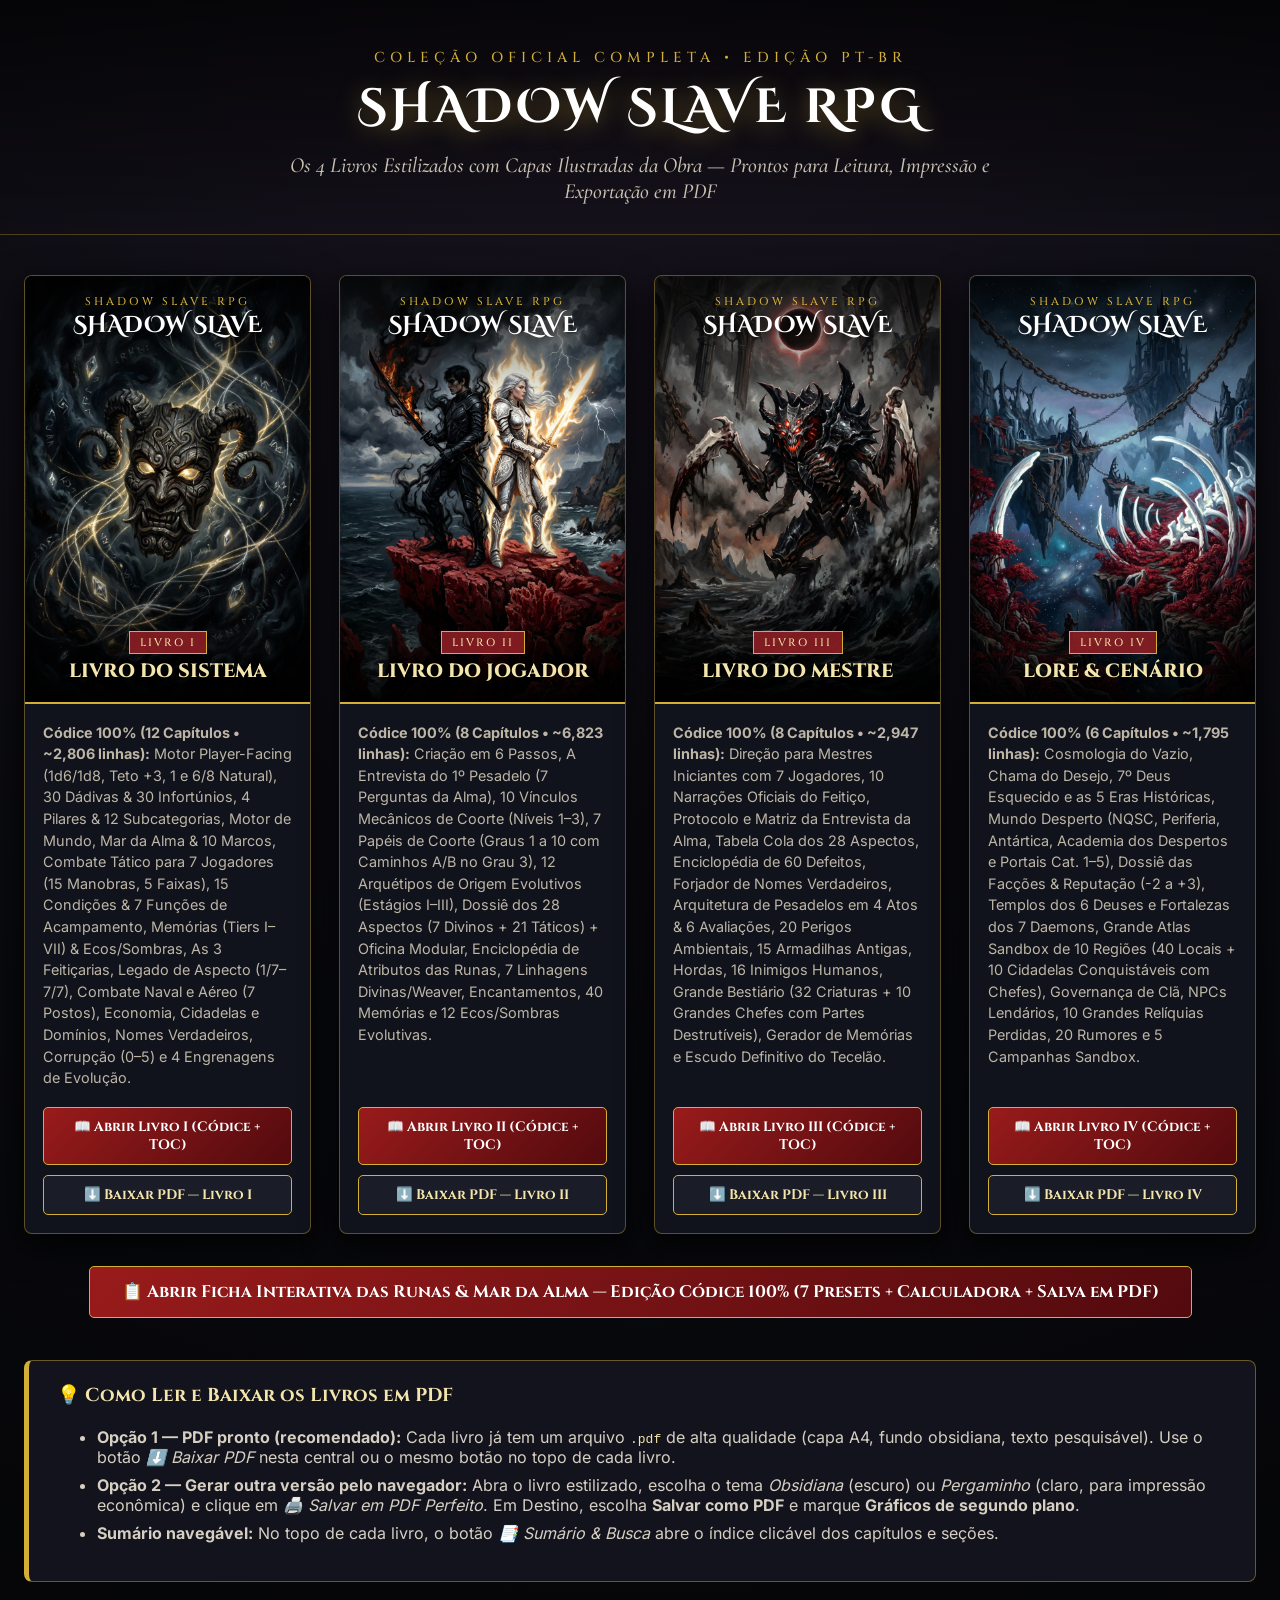
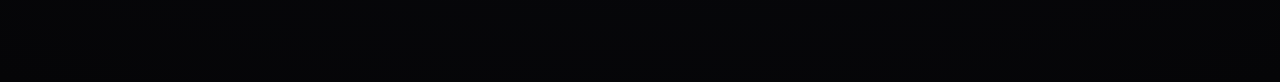
==== 00_CENTRAL_DE_LIVROS_E_PDF.html @ 5c53b5c8 "Revisão por livro e correções entre livros" ====
<!DOCTYPE html>
<html lang="pt-BR">
<head>
  <meta charset="UTF-8">
  <meta name="viewport" content="width=device-width, initial-scale=1">
  <title>Shadow Slave RPG — Biblioteca Oficial &amp; Exportador de PDFs</title>
  <style>
/* latin-ext */
@font-face {
  font-family: 'Cinzel';
  font-style: normal;
  font-weight: 500;
  font-display: swap;
  src: url(fonts/8vIJ7ww63mVu7gt7-GT7LEc.woff2) format('woff2');
  unicode-range: U+0100-02BA, U+02BD-02C5, U+02C7-02CC, U+02CE-02D7, U+02DD-02FF, U+0304, U+0308, U+0329, U+1D00-1DBF, U+1E00-1E9F, U+1EF2-1EFF, U+2020, U+20A0-20AB, U+20AD-20C4, U+2113, U+2C60-2C7F, U+A720-A7FF;
}
/* latin */
@font-face {
  font-family: 'Cinzel';
  font-style: normal;
  font-weight: 500;
  font-display: swap;
  src: url(fonts/8vIJ7ww63mVu7gt79mT7.woff2) format('woff2');
  unicode-range: U+0000-00FF, U+0131, U+0152-0153, U+02BB-02BC, U+02C6, U+02DA, U+02DC, U+0304, U+0308, U+0329, U+2000-206F, U+20AC, U+2122, U+2191, U+2193, U+2212, U+2215, U+FEFF, U+FFFD;
}
/* latin-ext */
@font-face {
  font-family: 'Cinzel';
  font-style: normal;
  font-weight: 700;
  font-display: swap;
  src: url(fonts/8vIJ7ww63mVu7gt7-GT7LEc.woff2) format('woff2');
  unicode-range: U+0100-02BA, U+02BD-02C5, U+02C7-02CC, U+02CE-02D7, U+02DD-02FF, U+0304, U+0308, U+0329, U+1D00-1DBF, U+1E00-1E9F, U+1EF2-1EFF, U+2020, U+20A0-20AB, U+20AD-20C4, U+2113, U+2C60-2C7F, U+A720-A7FF;
}
/* latin */
@font-face {
  font-family: 'Cinzel';
  font-style: normal;
  font-weight: 700;
  font-display: swap;
  src: url(fonts/8vIJ7ww63mVu7gt79mT7.woff2) format('woff2');
  unicode-range: U+0000-00FF, U+0131, U+0152-0153, U+02BB-02BC, U+02C6, U+02DA, U+02DC, U+0304, U+0308, U+0329, U+2000-206F, U+20AC, U+2122, U+2191, U+2193, U+2212, U+2215, U+FEFF, U+FFFD;
}
/* latin-ext */
@font-face {
  font-family: 'Cinzel';
  font-style: normal;
  font-weight: 800;
  font-display: swap;
  src: url(fonts/8vIJ7ww63mVu7gt7-GT7LEc.woff2) format('woff2');
  unicode-range: U+0100-02BA, U+02BD-02C5, U+02C7-02CC, U+02CE-02D7, U+02DD-02FF, U+0304, U+0308, U+0329, U+1D00-1DBF, U+1E00-1E9F, U+1EF2-1EFF, U+2020, U+20A0-20AB, U+20AD-20C4, U+2113, U+2C60-2C7F, U+A720-A7FF;
}
/* latin */
@font-face {
  font-family: 'Cinzel';
  font-style: normal;
  font-weight: 800;
  font-display: swap;
  src: url(fonts/8vIJ7ww63mVu7gt79mT7.woff2) format('woff2');
  unicode-range: U+0000-00FF, U+0131, U+0152-0153, U+02BB-02BC, U+02C6, U+02DA, U+02DC, U+0304, U+0308, U+0329, U+2000-206F, U+20AC, U+2122, U+2191, U+2193, U+2212, U+2215, U+FEFF, U+FFFD;
}
/* latin-ext */
@font-face {
  font-family: 'Cinzel Decorative';
  font-style: normal;
  font-weight: 700;
  font-display: swap;
  src: url(fonts/daaHSScvJGqLYhG8nNt8KPPswUAPniZoadlKSTG7lQ.woff2) format('woff2');
  unicode-range: U+0100-02BA, U+02BD-02C5, U+02C7-02CC, U+02CE-02D7, U+02DD-02FF, U+0304, U+0308, U+0329, U+1D00-1DBF, U+1E00-1E9F, U+1EF2-1EFF, U+2020, U+20A0-20AB, U+20AD-20C4, U+2113, U+2C60-2C7F, U+A720-A7FF;
}
/* latin */
@font-face {
  font-family: 'Cinzel Decorative';
  font-style: normal;
  font-weight: 700;
  font-display: swap;
  src: url(fonts/daaHSScvJGqLYhG8nNt8KPPswUAPniZoadlESTE.woff2) format('woff2');
  unicode-range: U+0000-00FF, U+0131, U+0152-0153, U+02BB-02BC, U+02C6, U+02DA, U+02DC, U+0304, U+0308, U+0329, U+2000-206F, U+20AC, U+2122, U+2191, U+2193, U+2212, U+2215, U+FEFF, U+FFFD;
}
/* latin-ext */
@font-face {
  font-family: 'Cinzel Decorative';
  font-style: normal;
  font-weight: 900;
  font-display: swap;
  src: url(fonts/daaHSScvJGqLYhG8nNt8KPPswUAPniZQa9lKSTG7lQ.woff2) format('woff2');
  unicode-range: U+0100-02BA, U+02BD-02C5, U+02C7-02CC, U+02CE-02D7, U+02DD-02FF, U+0304, U+0308, U+0329, U+1D00-1DBF, U+1E00-1E9F, U+1EF2-1EFF, U+2020, U+20A0-20AB, U+20AD-20C4, U+2113, U+2C60-2C7F, U+A720-A7FF;
}
/* latin */
@font-face {
  font-family: 'Cinzel Decorative';
  font-style: normal;
  font-weight: 900;
  font-display: swap;
  src: url(fonts/daaHSScvJGqLYhG8nNt8KPPswUAPniZQa9lESTE.woff2) format('woff2');
  unicode-range: U+0000-00FF, U+0131, U+0152-0153, U+02BB-02BC, U+02C6, U+02DA, U+02DC, U+0304, U+0308, U+0329, U+2000-206F, U+20AC, U+2122, U+2191, U+2193, U+2212, U+2215, U+FEFF, U+FFFD;
}
/* cyrillic-ext */
@font-face {
  font-family: 'Cormorant Garamond';
  font-style: italic;
  font-weight: 500;
  font-display: swap;
  src: url(fonts/co3smX5slCNuHLi8bLeY9MK7whWMhyjYrGFEsdtdc62E6zd5wDD-hdM8Efs.woff2) format('woff2');
  unicode-range: U+0460-052F, U+1C80-1C8A, U+20B4, U+2DE0-2DFF, U+A640-A69F, U+FE2E-FE2F;
}
/* cyrillic */
@font-face {
  font-family: 'Cormorant Garamond';
  font-style: italic;
  font-weight: 500;
  font-display: swap;
  src: url(fonts/co3smX5slCNuHLi8bLeY9MK7whWMhyjYrGFEsdtdc62E6zd5wDD-jNM8Efs.woff2) format('woff2');
  unicode-range: U+0301, U+0400-045F, U+0490-0491, U+04B0-04B1, U+2116;
}
/* vietnamese */
@font-face {
  font-family: 'Cormorant Garamond';
  font-style: italic;
  font-weight: 500;
  font-display: swap;
  src: url(fonts/co3smX5slCNuHLi8bLeY9MK7whWMhyjYrGFEsdtdc62E6zd5wDD-h9M8Efs.woff2) format('woff2');
  unicode-range: U+0102-0103, U+0110-0111, U+0128-0129, U+0168-0169, U+01A0-01A1, U+01AF-01B0, U+0300-0301, U+0303-0304, U+0308-0309, U+0323, U+0329, U+1EA0-1EF9, U+20AB;
}
/* latin-ext */
@font-face {
  font-family: 'Cormorant Garamond';
  font-style: italic;
  font-weight: 500;
  font-display: swap;
  src: url(fonts/co3smX5slCNuHLi8bLeY9MK7whWMhyjYrGFEsdtdc62E6zd5wDD-htM8Efs.woff2) format('woff2');
  unicode-range: U+0100-02BA, U+02BD-02C5, U+02C7-02CC, U+02CE-02D7, U+02DD-02FF, U+0304, U+0308, U+0329, U+1D00-1DBF, U+1E00-1E9F, U+1EF2-1EFF, U+2020, U+20A0-20AB, U+20AD-20C4, U+2113, U+2C60-2C7F, U+A720-A7FF;
}
/* latin */
@font-face {
  font-family: 'Cormorant Garamond';
  font-style: italic;
  font-weight: 500;
  font-display: swap;
  src: url(fonts/co3smX5slCNuHLi8bLeY9MK7whWMhyjYrGFEsdtdc62E6zd5wDD-iNM8.woff2) format('woff2');
  unicode-range: U+0000-00FF, U+0131, U+0152-0153, U+02BB-02BC, U+02C6, U+02DA, U+02DC, U+0304, U+0308, U+0329, U+2000-206F, U+20AC, U+2122, U+2191, U+2193, U+2212, U+2215, U+FEFF, U+FFFD;
}
/* cyrillic-ext */
@font-face {
  font-family: 'Cormorant Garamond';
  font-style: normal;
  font-weight: 500;
  font-display: swap;
  src: url(fonts/co3bmX5slCNuHLi8bLeY9MK7whWMhyjYpHtKgS4.woff2) format('woff2');
  unicode-range: U+0460-052F, U+1C80-1C8A, U+20B4, U+2DE0-2DFF, U+A640-A69F, U+FE2E-FE2F;
}
/* cyrillic */
@font-face {
  font-family: 'Cormorant Garamond';
  font-style: normal;
  font-weight: 500;
  font-display: swap;
  src: url(fonts/co3bmX5slCNuHLi8bLeY9MK7whWMhyjYrXtKgS4.woff2) format('woff2');
  unicode-range: U+0301, U+0400-045F, U+0490-0491, U+04B0-04B1, U+2116;
}
/* vietnamese */
@font-face {
  font-family: 'Cormorant Garamond';
  font-style: normal;
  font-weight: 500;
  font-display: swap;
  src: url(fonts/co3bmX5slCNuHLi8bLeY9MK7whWMhyjYpntKgS4.woff2) format('woff2');
  unicode-range: U+0102-0103, U+0110-0111, U+0128-0129, U+0168-0169, U+01A0-01A1, U+01AF-01B0, U+0300-0301, U+0303-0304, U+0308-0309, U+0323, U+0329, U+1EA0-1EF9, U+20AB;
}
/* latin-ext */
@font-face {
  font-family: 'Cormorant Garamond';
  font-style: normal;
  font-weight: 500;
  font-display: swap;
  src: url(fonts/co3bmX5slCNuHLi8bLeY9MK7whWMhyjYp3tKgS4.woff2) format('woff2');
  unicode-range: U+0100-02BA, U+02BD-02C5, U+02C7-02CC, U+02CE-02D7, U+02DD-02FF, U+0304, U+0308, U+0329, U+1D00-1DBF, U+1E00-1E9F, U+1EF2-1EFF, U+2020, U+20A0-20AB, U+20AD-20C4, U+2113, U+2C60-2C7F, U+A720-A7FF;
}
/* latin */
@font-face {
  font-family: 'Cormorant Garamond';
  font-style: normal;
  font-weight: 500;
  font-display: swap;
  src: url(fonts/co3bmX5slCNuHLi8bLeY9MK7whWMhyjYqXtK.woff2) format('woff2');
  unicode-range: U+0000-00FF, U+0131, U+0152-0153, U+02BB-02BC, U+02C6, U+02DA, U+02DC, U+0304, U+0308, U+0329, U+2000-206F, U+20AC, U+2122, U+2191, U+2193, U+2212, U+2215, U+FEFF, U+FFFD;
}
/* cyrillic-ext */
@font-face {
  font-family: 'Cormorant Garamond';
  font-style: normal;
  font-weight: 600;
  font-display: swap;
  src: url(fonts/co3bmX5slCNuHLi8bLeY9MK7whWMhyjYpHtKgS4.woff2) format('woff2');
  unicode-range: U+0460-052F, U+1C80-1C8A, U+20B4, U+2DE0-2DFF, U+A640-A69F, U+FE2E-FE2F;
}
/* cyrillic */
@font-face {
  font-family: 'Cormorant Garamond';
  font-style: normal;
  font-weight: 600;
  font-display: swap;
  src: url(fonts/co3bmX5slCNuHLi8bLeY9MK7whWMhyjYrXtKgS4.woff2) format('woff2');
  unicode-range: U+0301, U+0400-045F, U+0490-0491, U+04B0-04B1, U+2116;
}
/* vietnamese */
@font-face {
  font-family: 'Cormorant Garamond';
  font-style: normal;
  font-weight: 600;
  font-display: swap;
  src: url(fonts/co3bmX5slCNuHLi8bLeY9MK7whWMhyjYpntKgS4.woff2) format('woff2');
  unicode-range: U+0102-0103, U+0110-0111, U+0128-0129, U+0168-0169, U+01A0-01A1, U+01AF-01B0, U+0300-0301, U+0303-0304, U+0308-0309, U+0323, U+0329, U+1EA0-1EF9, U+20AB;
}
/* latin-ext */
@font-face {
  font-family: 'Cormorant Garamond';
  font-style: normal;
  font-weight: 600;
  font-display: swap;
  src: url(fonts/co3bmX5slCNuHLi8bLeY9MK7whWMhyjYp3tKgS4.woff2) format('woff2');
  unicode-range: U+0100-02BA, U+02BD-02C5, U+02C7-02CC, U+02CE-02D7, U+02DD-02FF, U+0304, U+0308, U+0329, U+1D00-1DBF, U+1E00-1E9F, U+1EF2-1EFF, U+2020, U+20A0-20AB, U+20AD-20C4, U+2113, U+2C60-2C7F, U+A720-A7FF;
}
/* latin */
@font-face {
  font-family: 'Cormorant Garamond';
  font-style: normal;
  font-weight: 600;
  font-display: swap;
  src: url(fonts/co3bmX5slCNuHLi8bLeY9MK7whWMhyjYqXtK.woff2) format('woff2');
  unicode-range: U+0000-00FF, U+0131, U+0152-0153, U+02BB-02BC, U+02C6, U+02DA, U+02DC, U+0304, U+0308, U+0329, U+2000-206F, U+20AC, U+2122, U+2191, U+2193, U+2212, U+2215, U+FEFF, U+FFFD;
}
/* cyrillic-ext */
@font-face {
  font-family: 'Cormorant Garamond';
  font-style: normal;
  font-weight: 700;
  font-display: swap;
  src: url(fonts/co3bmX5slCNuHLi8bLeY9MK7whWMhyjYpHtKgS4.woff2) format('woff2');
  unicode-range: U+0460-052F, U+1C80-1C8A, U+20B4, U+2DE0-2DFF, U+A640-A69F, U+FE2E-FE2F;
}
/* cyrillic */
@font-face {
  font-family: 'Cormorant Garamond';
  font-style: normal;
  font-weight: 700;
  font-display: swap;
  src: url(fonts/co3bmX5slCNuHLi8bLeY9MK7whWMhyjYrXtKgS4.woff2) format('woff2');
  unicode-range: U+0301, U+0400-045F, U+0490-0491, U+04B0-04B1, U+2116;
}
/* vietnamese */
@font-face {
  font-family: 'Cormorant Garamond';
  font-style: normal;
  font-weight: 700;
  font-display: swap;
  src: url(fonts/co3bmX5slCNuHLi8bLeY9MK7whWMhyjYpntKgS4.woff2) format('woff2');
  unicode-range: U+0102-0103, U+0110-0111, U+0128-0129, U+0168-0169, U+01A0-01A1, U+01AF-01B0, U+0300-0301, U+0303-0304, U+0308-0309, U+0323, U+0329, U+1EA0-1EF9, U+20AB;
}
/* latin-ext */
@font-face {
  font-family: 'Cormorant Garamond';
  font-style: normal;
  font-weight: 700;
  font-display: swap;
  src: url(fonts/co3bmX5slCNuHLi8bLeY9MK7whWMhyjYp3tKgS4.woff2) format('woff2');
  unicode-range: U+0100-02BA, U+02BD-02C5, U+02C7-02CC, U+02CE-02D7, U+02DD-02FF, U+0304, U+0308, U+0329, U+1D00-1DBF, U+1E00-1E9F, U+1EF2-1EFF, U+2020, U+20A0-20AB, U+20AD-20C4, U+2113, U+2C60-2C7F, U+A720-A7FF;
}
/* latin */
@font-face {
  font-family: 'Cormorant Garamond';
  font-style: normal;
  font-weight: 700;
  font-display: swap;
  src: url(fonts/co3bmX5slCNuHLi8bLeY9MK7whWMhyjYqXtK.woff2) format('woff2');
  unicode-range: U+0000-00FF, U+0131, U+0152-0153, U+02BB-02BC, U+02C6, U+02DA, U+02DC, U+0304, U+0308, U+0329, U+2000-206F, U+20AC, U+2122, U+2191, U+2193, U+2212, U+2215, U+FEFF, U+FFFD;
}
/* cyrillic-ext */
@font-face {
  font-family: 'Inter';
  font-style: normal;
  font-weight: 400;
  font-display: swap;
  src: url(fonts/UcC73FwrK3iLTeHuS_nVMrMxCp50SjIa2JL7SUc.woff2) format('woff2');
  unicode-range: U+0460-052F, U+1C80-1C8A, U+20B4, U+2DE0-2DFF, U+A640-A69F, U+FE2E-FE2F;
}
/* cyrillic */
@font-face {
  font-family: 'Inter';
  font-style: normal;
  font-weight: 400;
  font-display: swap;
  src: url(fonts/UcC73FwrK3iLTeHuS_nVMrMxCp50SjIa0ZL7SUc.woff2) format('woff2');
  unicode-range: U+0301, U+0400-045F, U+0490-0491, U+04B0-04B1, U+2116;
}
/* greek-ext */
@font-face {
  font-family: 'Inter';
  font-style: normal;
  font-weight: 400;
  font-display: swap;
  src: url(fonts/UcC73FwrK3iLTeHuS_nVMrMxCp50SjIa2ZL7SUc.woff2) format('woff2');
  unicode-range: U+1F00-1FFF;
}
/* greek */
@font-face {
  font-family: 'Inter';
  font-style: normal;
  font-weight: 400;
  font-display: swap;
  src: url(fonts/UcC73FwrK3iLTeHuS_nVMrMxCp50SjIa1pL7SUc.woff2) format('woff2');
  unicode-range: U+0370-0377, U+037A-037F, U+0384-038A, U+038C, U+038E-03A1, U+03A3-03FF;
}
/* vietnamese */
@font-face {
  font-family: 'Inter';
  font-style: normal;
  font-weight: 400;
  font-display: swap;
  src: url(fonts/UcC73FwrK3iLTeHuS_nVMrMxCp50SjIa2pL7SUc.woff2) format('woff2');
  unicode-range: U+0102-0103, U+0110-0111, U+0128-0129, U+0168-0169, U+01A0-01A1, U+01AF-01B0, U+0300-0301, U+0303-0304, U+0308-0309, U+0323, U+0329, U+1EA0-1EF9, U+20AB;
}
/* latin-ext */
@font-face {
  font-family: 'Inter';
  font-style: normal;
  font-weight: 400;
  font-display: swap;
  src: url(fonts/UcC73FwrK3iLTeHuS_nVMrMxCp50SjIa25L7SUc.woff2) format('woff2');
  unicode-range: U+0100-02BA, U+02BD-02C5, U+02C7-02CC, U+02CE-02D7, U+02DD-02FF, U+0304, U+0308, U+0329, U+1D00-1DBF, U+1E00-1E9F, U+1EF2-1EFF, U+2020, U+20A0-20AB, U+20AD-20C4, U+2113, U+2C60-2C7F, U+A720-A7FF;
}
/* latin */
@font-face {
  font-family: 'Inter';
  font-style: normal;
  font-weight: 400;
  font-display: swap;
  src: url(fonts/UcC73FwrK3iLTeHuS_nVMrMxCp50SjIa1ZL7.woff2) format('woff2');
  unicode-range: U+0000-00FF, U+0131, U+0152-0153, U+02BB-02BC, U+02C6, U+02DA, U+02DC, U+0304, U+0308, U+0329, U+2000-206F, U+20AC, U+2122, U+2191, U+2193, U+2212, U+2215, U+FEFF, U+FFFD;
}
/* cyrillic-ext */
@font-face {
  font-family: 'Inter';
  font-style: normal;
  font-weight: 500;
  font-display: swap;
  src: url(fonts/UcC73FwrK3iLTeHuS_nVMrMxCp50SjIa2JL7SUc.woff2) format('woff2');
  unicode-range: U+0460-052F, U+1C80-1C8A, U+20B4, U+2DE0-2DFF, U+A640-A69F, U+FE2E-FE2F;
}
/* cyrillic */
@font-face {
  font-family: 'Inter';
  font-style: normal;
  font-weight: 500;
  font-display: swap;
  src: url(fonts/UcC73FwrK3iLTeHuS_nVMrMxCp50SjIa0ZL7SUc.woff2) format('woff2');
  unicode-range: U+0301, U+0400-045F, U+0490-0491, U+04B0-04B1, U+2116;
}
/* greek-ext */
@font-face {
  font-family: 'Inter';
  font-style: normal;
  font-weight: 500;
  font-display: swap;
  src: url(fonts/UcC73FwrK3iLTeHuS_nVMrMxCp50SjIa2ZL7SUc.woff2) format('woff2');
  unicode-range: U+1F00-1FFF;
}
/* greek */
@font-face {
  font-family: 'Inter';
  font-style: normal;
  font-weight: 500;
  font-display: swap;
  src: url(fonts/UcC73FwrK3iLTeHuS_nVMrMxCp50SjIa1pL7SUc.woff2) format('woff2');
  unicode-range: U+0370-0377, U+037A-037F, U+0384-038A, U+038C, U+038E-03A1, U+03A3-03FF;
}
/* vietnamese */
@font-face {
  font-family: 'Inter';
  font-style: normal;
  font-weight: 500;
  font-display: swap;
  src: url(fonts/UcC73FwrK3iLTeHuS_nVMrMxCp50SjIa2pL7SUc.woff2) format('woff2');
  unicode-range: U+0102-0103, U+0110-0111, U+0128-0129, U+0168-0169, U+01A0-01A1, U+01AF-01B0, U+0300-0301, U+0303-0304, U+0308-0309, U+0323, U+0329, U+1EA0-1EF9, U+20AB;
}
/* latin-ext */
@font-face {
  font-family: 'Inter';
  font-style: normal;
  font-weight: 500;
  font-display: swap;
  src: url(fonts/UcC73FwrK3iLTeHuS_nVMrMxCp50SjIa25L7SUc.woff2) format('woff2');
  unicode-range: U+0100-02BA, U+02BD-02C5, U+02C7-02CC, U+02CE-02D7, U+02DD-02FF, U+0304, U+0308, U+0329, U+1D00-1DBF, U+1E00-1E9F, U+1EF2-1EFF, U+2020, U+20A0-20AB, U+20AD-20C4, U+2113, U+2C60-2C7F, U+A720-A7FF;
}
/* latin */
@font-face {
  font-family: 'Inter';
  font-style: normal;
  font-weight: 500;
  font-display: swap;
  src: url(fonts/UcC73FwrK3iLTeHuS_nVMrMxCp50SjIa1ZL7.woff2) format('woff2');
  unicode-range: U+0000-00FF, U+0131, U+0152-0153, U+02BB-02BC, U+02C6, U+02DA, U+02DC, U+0304, U+0308, U+0329, U+2000-206F, U+20AC, U+2122, U+2191, U+2193, U+2212, U+2215, U+FEFF, U+FFFD;
}
/* cyrillic-ext */
@font-face {
  font-family: 'Inter';
  font-style: normal;
  font-weight: 600;
  font-display: swap;
  src: url(fonts/UcC73FwrK3iLTeHuS_nVMrMxCp50SjIa2JL7SUc.woff2) format('woff2');
  unicode-range: U+0460-052F, U+1C80-1C8A, U+20B4, U+2DE0-2DFF, U+A640-A69F, U+FE2E-FE2F;
}
/* cyrillic */
@font-face {
  font-family: 'Inter';
  font-style: normal;
  font-weight: 600;
  font-display: swap;
  src: url(fonts/UcC73FwrK3iLTeHuS_nVMrMxCp50SjIa0ZL7SUc.woff2) format('woff2');
  unicode-range: U+0301, U+0400-045F, U+0490-0491, U+04B0-04B1, U+2116;
}
/* greek-ext */
@font-face {
  font-family: 'Inter';
  font-style: normal;
  font-weight: 600;
  font-display: swap;
  src: url(fonts/UcC73FwrK3iLTeHuS_nVMrMxCp50SjIa2ZL7SUc.woff2) format('woff2');
  unicode-range: U+1F00-1FFF;
}
/* greek */
@font-face {
  font-family: 'Inter';
  font-style: normal;
  font-weight: 600;
  font-display: swap;
  src: url(fonts/UcC73FwrK3iLTeHuS_nVMrMxCp50SjIa1pL7SUc.woff2) format('woff2');
  unicode-range: U+0370-0377, U+037A-037F, U+0384-038A, U+038C, U+038E-03A1, U+03A3-03FF;
}
/* vietnamese */
@font-face {
  font-family: 'Inter';
  font-style: normal;
  font-weight: 600;
  font-display: swap;
  src: url(fonts/UcC73FwrK3iLTeHuS_nVMrMxCp50SjIa2pL7SUc.woff2) format('woff2');
  unicode-range: U+0102-0103, U+0110-0111, U+0128-0129, U+0168-0169, U+01A0-01A1, U+01AF-01B0, U+0300-0301, U+0303-0304, U+0308-0309, U+0323, U+0329, U+1EA0-1EF9, U+20AB;
}
/* latin-ext */
@font-face {
  font-family: 'Inter';
  font-style: normal;
  font-weight: 600;
  font-display: swap;
  src: url(fonts/UcC73FwrK3iLTeHuS_nVMrMxCp50SjIa25L7SUc.woff2) format('woff2');
  unicode-range: U+0100-02BA, U+02BD-02C5, U+02C7-02CC, U+02CE-02D7, U+02DD-02FF, U+0304, U+0308, U+0329, U+1D00-1DBF, U+1E00-1E9F, U+1EF2-1EFF, U+2020, U+20A0-20AB, U+20AD-20C4, U+2113, U+2C60-2C7F, U+A720-A7FF;
}
/* latin */
@font-face {
  font-family: 'Inter';
  font-style: normal;
  font-weight: 600;
  font-display: swap;
  src: url(fonts/UcC73FwrK3iLTeHuS_nVMrMxCp50SjIa1ZL7.woff2) format('woff2');
  unicode-range: U+0000-00FF, U+0131, U+0152-0153, U+02BB-02BC, U+02C6, U+02DA, U+02DC, U+0304, U+0308, U+0329, U+2000-206F, U+20AC, U+2122, U+2191, U+2193, U+2212, U+2215, U+FEFF, U+FFFD;
}
/* cyrillic-ext */
@font-face {
  font-family: 'Inter';
  font-style: normal;
  font-weight: 700;
  font-display: swap;
  src: url(fonts/UcC73FwrK3iLTeHuS_nVMrMxCp50SjIa2JL7SUc.woff2) format('woff2');
  unicode-range: U+0460-052F, U+1C80-1C8A, U+20B4, U+2DE0-2DFF, U+A640-A69F, U+FE2E-FE2F;
}
/* cyrillic */
@font-face {
  font-family: 'Inter';
  font-style: normal;
  font-weight: 700;
  font-display: swap;
  src: url(fonts/UcC73FwrK3iLTeHuS_nVMrMxCp50SjIa0ZL7SUc.woff2) format('woff2');
  unicode-range: U+0301, U+0400-045F, U+0490-0491, U+04B0-04B1, U+2116;
}
/* greek-ext */
@font-face {
  font-family: 'Inter';
  font-style: normal;
  font-weight: 700;
  font-display: swap;
  src: url(fonts/UcC73FwrK3iLTeHuS_nVMrMxCp50SjIa2ZL7SUc.woff2) format('woff2');
  unicode-range: U+1F00-1FFF;
}
/* greek */
@font-face {
  font-family: 'Inter';
  font-style: normal;
  font-weight: 700;
  font-display: swap;
  src: url(fonts/UcC73FwrK3iLTeHuS_nVMrMxCp50SjIa1pL7SUc.woff2) format('woff2');
  unicode-range: U+0370-0377, U+037A-037F, U+0384-038A, U+038C, U+038E-03A1, U+03A3-03FF;
}
/* vietnamese */
@font-face {
  font-family: 'Inter';
  font-style: normal;
  font-weight: 700;
  font-display: swap;
  src: url(fonts/UcC73FwrK3iLTeHuS_nVMrMxCp50SjIa2pL7SUc.woff2) format('woff2');
  unicode-range: U+0102-0103, U+0110-0111, U+0128-0129, U+0168-0169, U+01A0-01A1, U+01AF-01B0, U+0300-0301, U+0303-0304, U+0308-0309, U+0323, U+0329, U+1EA0-1EF9, U+20AB;
}
/* latin-ext */
@font-face {
  font-family: 'Inter';
  font-style: normal;
  font-weight: 700;
  font-display: swap;
  src: url(fonts/UcC73FwrK3iLTeHuS_nVMrMxCp50SjIa25L7SUc.woff2) format('woff2');
  unicode-range: U+0100-02BA, U+02BD-02C5, U+02C7-02CC, U+02CE-02D7, U+02DD-02FF, U+0304, U+0308, U+0329, U+1D00-1DBF, U+1E00-1E9F, U+1EF2-1EFF, U+2020, U+20A0-20AB, U+20AD-20C4, U+2113, U+2C60-2C7F, U+A720-A7FF;
}
/* latin */
@font-face {
  font-family: 'Inter';
  font-style: normal;
  font-weight: 700;
  font-display: swap;
  src: url(fonts/UcC73FwrK3iLTeHuS_nVMrMxCp50SjIa1ZL7.woff2) format('woff2');
  unicode-range: U+0000-00FF, U+0131, U+0152-0153, U+02BB-02BC, U+02C6, U+02DA, U+02DC, U+0304, U+0308, U+0329, U+2000-206F, U+20AC, U+2122, U+2191, U+2193, U+2212, U+2215, U+FEFF, U+FFFD;
}

    * { box-sizing: border-box; }
    body {
      margin: 0;
      padding: 0;
      background: radial-gradient(circle at top, #18131e 0%, #090a0f 60%, #050507 100%);
      color: #e8e4dc;
      font-family: 'Inter', sans-serif;
      min-height: 100vh;
    }
    header {
      text-align: center;
      padding: 48px 20px 30px 20px;
      border-bottom: 1px solid rgba(212, 175, 55, 0.35);
      background: linear-gradient(180deg, rgba(0,0,0,0.7), transparent);
    }
    .subtitle-top {
      font-family: 'Cinzel', serif;
      color: #d4af37;
      letter-spacing: 5px;
      font-size: 0.9rem;
      text-transform: uppercase;
      margin-bottom: 8px;
    }
    h1 {
      font-family: 'Cinzel Decorative', serif;
      font-size: 3rem;
      margin: 0;
      color: #fff;
      text-shadow: 0 4px 24px rgba(212, 175, 55, 0.45);
      letter-spacing: 3px;
    }
    .desc {
      font-family: 'Cormorant Garamond', serif;
      font-style: italic;
      font-size: 1.35rem;
      color: #c8c0b0;
      max-width: 760px;
      margin: 12px auto 0 auto;
    }
    .container {
      max-width: 1320px;
      margin: 40px auto;
      padding: 0 24px 60px 24px;
    }
    .books-grid {
      display: grid;
      grid-template-columns: repeat(auto-fit, minmax(280px, 1fr));
      gap: 28px;
    }
    .book-card {
      background: #11131c;
      border: 1px solid rgba(212, 175, 55, 0.4);
      border-radius: 8px;
      overflow: hidden;
      display: flex;
      flex-direction: column;
      box-shadow: 0 12px 35px rgba(0,0,0,0.85);
      transition: transform 0.25s ease, box-shadow 0.25s ease;
    }
    .book-card:hover {
      transform: translateY(-6px);
      box-shadow: 0 18px 45px rgba(212, 175, 55, 0.22);
      border-color: #d4af37;
    }
    .cover-thumb-wrap {
      position: relative;
      width: 100%;
      aspect-ratio: 2 / 3;
      overflow: hidden;
      background: #050507;
      border-bottom: 2px solid #d4af37;
    }
    .cover-thumb-wrap img {
      width: 100%;
      height: 100%;
      object-fit: cover;
      transition: transform 0.4s ease;
    }
    .book-card:hover .cover-thumb-wrap img { transform: scale(1.04); }
    .cover-thumb-overlay {
      position: absolute;
      inset: 0;
      background: linear-gradient(180deg, rgba(0,0,0,0.75) 0%, transparent 30%, transparent 60%, rgba(0,0,0,0.92) 100%);
      display: flex;
      flex-direction: column;
      justify-content: space-between;
      padding: 18px;
      text-align: center;
      pointer-events: none;
    }
    .thumb-series {
      font-family: 'Cinzel', serif;
      font-size: 0.7rem;
      letter-spacing: 3px;
      color: #d4af37;
      text-transform: uppercase;
    }
    .thumb-main {
      font-family: 'Cinzel Decorative', serif;
      font-size: 1.45rem;
      color: #fff;
      text-shadow: 0 2px 10px #000;
    }
    .thumb-badge {
      display: inline-block;
      background: rgba(139, 30, 36, 0.9);
      border: 1px solid #d4af37;
      color: #f3e5ab;
      font-family: 'Cinzel', serif;
      font-size: 0.68rem;
      padding: 3px 10px;
      letter-spacing: 2px;
      text-transform: uppercase;
      margin-bottom: 4px;
    }
    .thumb-book-title {
      font-family: 'Cinzel', serif;
      font-size: 1.2rem;
      font-weight: 800;
      color: #f3e5ab;
      text-shadow: 0 2px 8px #000;
    }
    .card-body {
      padding: 18px;
      flex: 1;
      display: flex;
      flex-direction: column;
      justify-content: space-between;
    }
    .card-body p {
      font-size: 0.9rem;
      color: #bdb5a6;
      margin: 0 0 18px 0;
      line-height: 1.5;
    }
    .card-actions {
      display: flex;
      flex-direction: column;
      gap: 10px;
    }
    .btn {
      display: block;
      text-align: center;
      font-family: 'Cinzel', serif;
      font-weight: 700;
      font-size: 0.85rem;
      padding: 10px 14px;
      border-radius: 5px;
      text-decoration: none;
      border: 1px solid #d4af37;
      background: linear-gradient(135deg, #991b1b, #520a0e);
      color: #fff;
      transition: all 0.2s ease;
    }
    .btn:hover {
      background: linear-gradient(135deg, #b91c1c, #7f1d1d);
      box-shadow: 0 0 15px rgba(212, 175, 55, 0.45);
    }
    .btn-secondary {
      background: #1a1d28;
      color: #f3e5ab;
    }
    .instructions-box {
      margin-top: 42px;
      background: rgba(20, 22, 32, 0.9);
      border: 1px solid rgba(212, 175, 55, 0.45);
      border-left: 5px solid #d4af37;
      border-radius: 8px;
      padding: 22px 28px;
    }
    .instructions-box h3 {
      font-family: 'Cinzel', serif;
      color: #f3e5ab;
      margin-top: 0;
    }
    .instructions-box li {
      margin-bottom: 8px;
      color: #d6cfc2;
    }
    code { color: #f3e5ab; }
  </style>
</head>
<body>
  <header>
    <div class="subtitle-top">Coleção Oficial Completa • Edição PT-BR</div>
    <h1>SHADOW SLAVE RPG</h1>
    <div class="desc">Os 4 Livros Estilizados com Capas Ilustradas da Obra — Prontos para Leitura, Impressão e Exportação em PDF</div>
  </header>

  <div class="container">
    <div class="books-grid">

      <div class="book-card">
        <div class="cover-thumb-wrap">
          <img src="capas/capa_sistema.jpg" alt="Livro 1 — Livro do Sistema">
          <div class="cover-thumb-overlay">
            <div>
              <div class="thumb-series">Shadow Slave RPG</div>
              <div class="thumb-main">SHADOW SLAVE</div>
            </div>
            <div>
              <div class="thumb-badge">Livro I</div>
              <div class="thumb-book-title">LIVRO DO SISTEMA</div>
            </div>
          </div>
        </div>
        <div class="card-body">
          <p><strong>Códice 100% (12 Capítulos • ~2,806 linhas):</strong> Motor Player-Facing (1d6/1d8, Teto +3, 1 e 6/8 Natural), 30 Dádivas &amp; 30 Infortúnios, 4 Pilares &amp; 12 Subcategorias, Motor de Mundo, Mar da Alma &amp; 10 Marcos, Combate Tático para 7 Jogadores (15 Manobras, 5 Faixas), 15 Condições &amp; 7 Funções de Acampamento, Memórias (Tiers I–VII) &amp; Ecos/Sombras, As 3 Feitiçarias, Legado de Aspecto (1/7–7/7), Combate Naval e Aéreo (7 Postos), Economia, Cidadelas e Domínios, Nomes Verdadeiros, Corrupção (0–5) e 4 Engrenagens de Evolução.</p>
          <div class="card-actions">
            <a class="btn" href="Livro_01_Sistema_Estilizado.html">📖 Abrir Livro I (Códice + TOC)</a>
            <a class="btn btn-secondary" href="Livro_01_Sistema.pdf" download>⬇️ Baixar PDF — Livro I</a>
          </div>
        </div>
      </div>

      <div class="book-card">
        <div class="cover-thumb-wrap">
          <img src="capas/capa_jogador.jpg" alt="Livro 2 — Livro do Jogador">
          <div class="cover-thumb-overlay">
            <div>
              <div class="thumb-series">Shadow Slave RPG</div>
              <div class="thumb-main">SHADOW SLAVE</div>
            </div>
            <div>
              <div class="thumb-badge">Livro II</div>
              <div class="thumb-book-title">LIVRO DO JOGADOR</div>
            </div>
          </div>
        </div>
        <div class="card-body">
          <p><strong>Códice 100% (8 Capítulos • ~6,823 linhas):</strong> Criação em 6 Passos, A Entrevista do 1º Pesadelo (7 Perguntas da Alma), 10 Vínculos Mecânicos de Coorte (Níveis 1–3), 7 Papéis de Coorte (Graus 1 a 10 com Caminhos A/B no Grau 3), 12 Arquétipos de Origem Evolutivos (Estágios I–III), Dossiê dos 28 Aspectos (7 Divinos + 21 Táticos) + Oficina Modular, Enciclopédia de Atributos das Runas, 7 Linhagens Divinas/Weaver, Encantamentos, 40 Memórias e 12 Ecos/Sombras Evolutivas.</p>
          <div class="card-actions">
            <a class="btn" href="Livro_02_Jogador_Estilizado.html">📖 Abrir Livro II (Códice + TOC)</a>
            <a class="btn btn-secondary" href="Livro_02_Jogador.pdf" download>⬇️ Baixar PDF — Livro II</a>
          </div>
        </div>
      </div>

      <div class="book-card">
        <div class="cover-thumb-wrap">
          <img src="capas/capa_mestre.jpg" alt="Livro 3 — Livro do Mestre">
          <div class="cover-thumb-overlay">
            <div>
              <div class="thumb-series">Shadow Slave RPG</div>
              <div class="thumb-main">SHADOW SLAVE</div>
            </div>
            <div>
              <div class="thumb-badge">Livro III</div>
              <div class="thumb-book-title">LIVRO DO MESTRE</div>
            </div>
          </div>
        </div>
        <div class="card-body">
          <p><strong>Códice 100% (8 Capítulos • ~2,947 linhas):</strong> Direção para Mestres Iniciantes com 7 Jogadores, 10 Narrações Oficiais do Feitiço, Protocolo e Matriz da Entrevista da Alma, Tabela Cola dos 28 Aspectos, Enciclopédia de 60 Defeitos, Forjador de Nomes Verdadeiros, Arquitetura de Pesadelos em 4 Atos &amp; 6 Avaliações, 20 Perigos Ambientais, 15 Armadilhas Antigas, Hordas, 16 Inimigos Humanos, Grande Bestiário (32 Criaturas + 10 Grandes Chefes com Partes Destrutíveis), Gerador de Memórias e Escudo Definitivo do Tecelão.</p>
          <div class="card-actions">
            <a class="btn" href="Livro_03_Mestre_Estilizado.html">📖 Abrir Livro III (Códice + TOC)</a>
            <a class="btn btn-secondary" href="Livro_03_Mestre.pdf" download>⬇️ Baixar PDF — Livro III</a>
          </div>
        </div>
      </div>

      <div class="book-card">
        <div class="cover-thumb-wrap">
          <img src="capas/capa_lore.jpg" alt="Livro 4 — Lore e Cenário">
          <div class="cover-thumb-overlay">
            <div>
              <div class="thumb-series">Shadow Slave RPG</div>
              <div class="thumb-main">SHADOW SLAVE</div>
            </div>
            <div>
              <div class="thumb-badge">Livro IV</div>
              <div class="thumb-book-title">LORE &amp; CENÁRIO</div>
            </div>
          </div>
        </div>
        <div class="card-body">
          <p><strong>Códice 100% (6 Capítulos • ~1,795 linhas):</strong> Cosmologia do Vazio, Chama do Desejo, 7º Deus Esquecido e as 5 Eras Históricas, Mundo Desperto (NQSC, Periferia, Antártica, Academia dos Despertos e Portais Cat. 1–5), Dossiê das Facções &amp; Reputação (-2 a +3), Templos dos 6 Deuses e Fortalezas dos 7 Daemons, Grande Atlas Sandbox de 10 Regiões (40 Locais + 10 Cidadelas Conquistáveis com Chefes), Governança de Clã, NPCs Lendários, 10 Grandes Relíquias Perdidas, 20 Rumores e 5 Campanhas Sandbox.</p>
          <div class="card-actions">
            <a class="btn" href="Livro_04_Lore_Cenario_Estilizado.html">📖 Abrir Livro IV (Códice + TOC)</a>
            <a class="btn btn-secondary" href="Livro_04_Lore_Cenario.pdf" download>⬇️ Baixar PDF — Livro IV</a>
          </div>
        </div>
      </div>

    </div>

    <div style="text-align:center; margin-top:32px;">
      <a class="btn" href="05_Ficha_Interativa_Preenchivel.html" style="display:inline-block; padding:14px 32px; font-size:1.05rem;">📋 Abrir Ficha Interativa das Runas &amp; Mar da Alma — Edição Códice 100% (7 Presets + Calculadora + Salva em PDF)</a>
    </div>

    <div class="instructions-box">
      <h3>💡 Como Ler e Baixar os Livros em PDF</h3>
      <ul>
        <li><strong>Opção 1 — PDF pronto (recomendado):</strong> Cada livro já tem um arquivo <code>.pdf</code> de alta qualidade (capa A4, fundo obsidiana, texto pesquisável). Use o botão <em>⬇️ Baixar PDF</em> nesta central ou o mesmo botão no topo de cada livro.</li>
        <li><strong>Opção 2 — Gerar outra versão pelo navegador:</strong> Abra o livro estilizado, escolha o tema <em>Obsidiana</em> (escuro) ou <em>Pergaminho</em> (claro, para impressão econômica) e clique em <em>🖨️ Salvar em PDF Perfeito</em>. Em Destino, escolha <strong>Salvar como PDF</strong> e marque <strong>Gráficos de segundo plano</strong>.</li>
        <li><strong>Sumário navegável:</strong> No topo de cada livro, o botão <em>📑 Sumário &amp; Busca</em> abre o índice clicável dos capítulos e seções.</li>
      </ul>
    </div>
  </div>
</body>
</html>
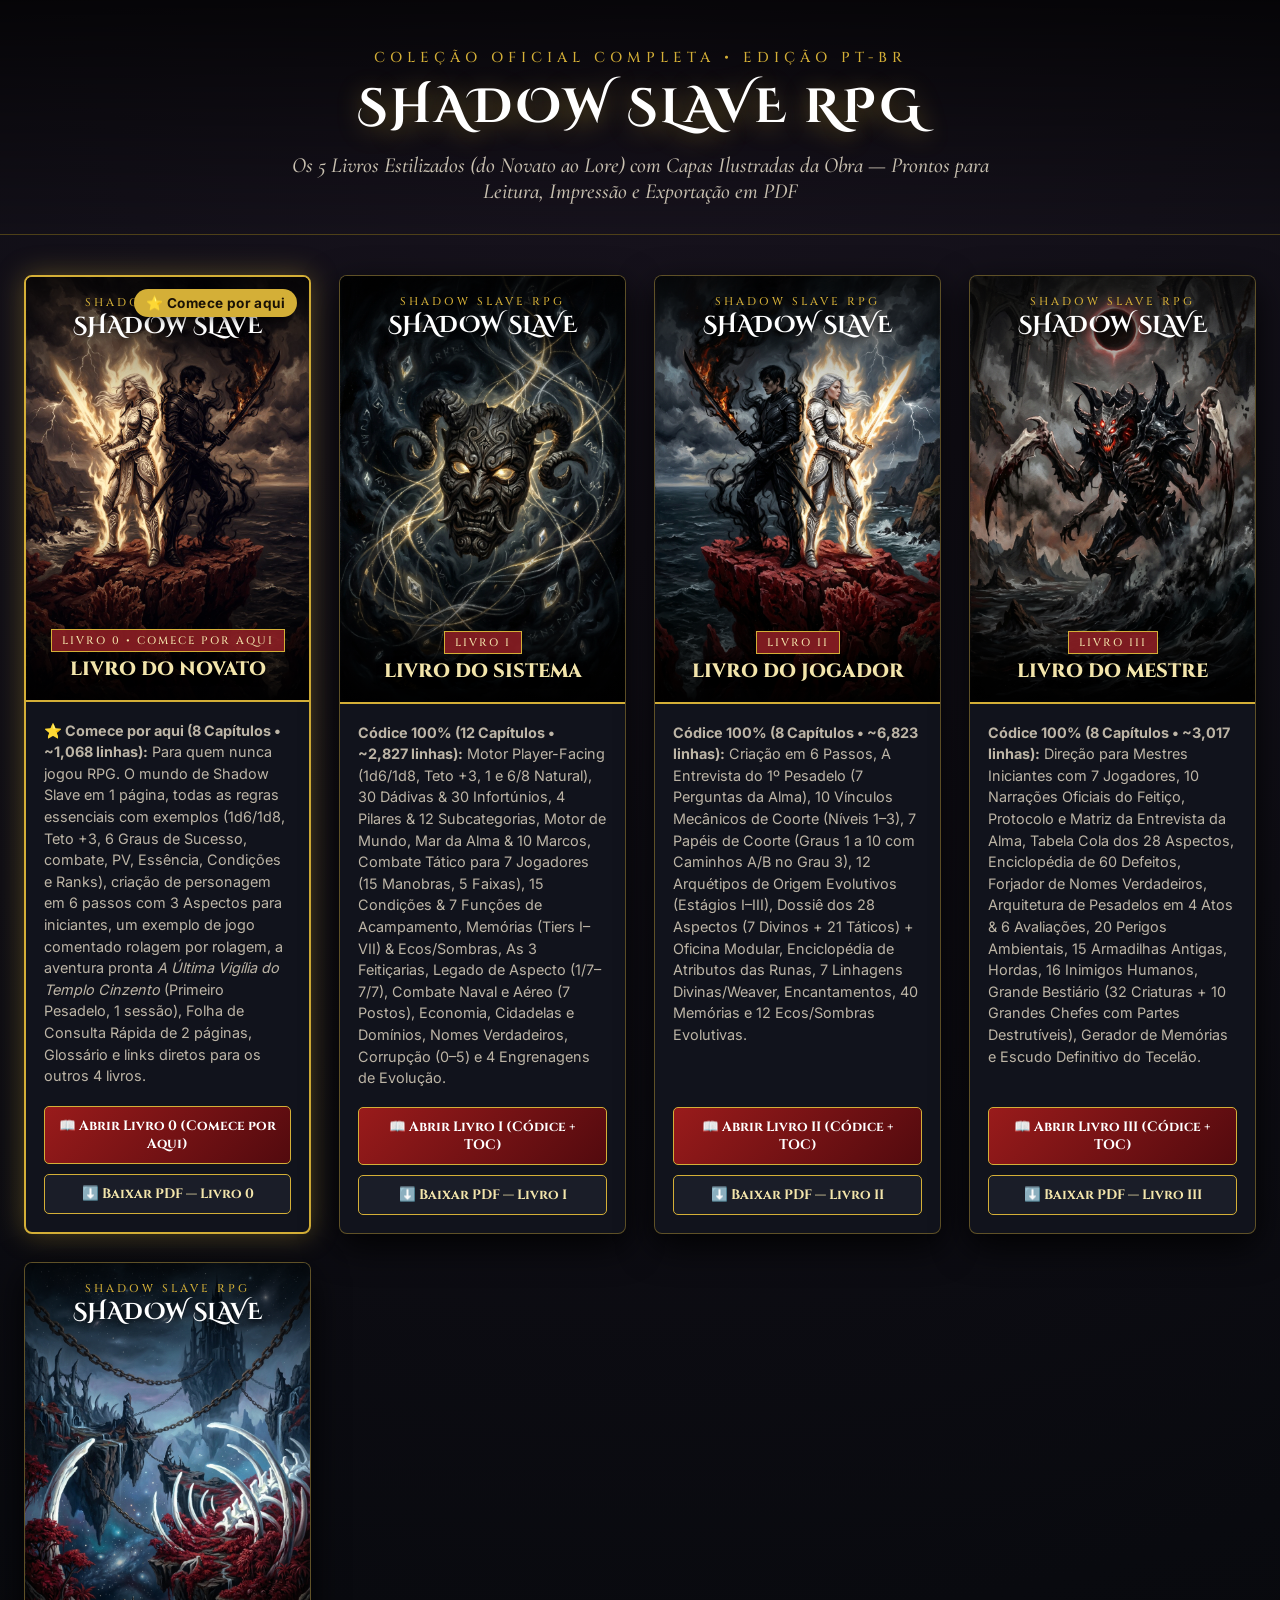
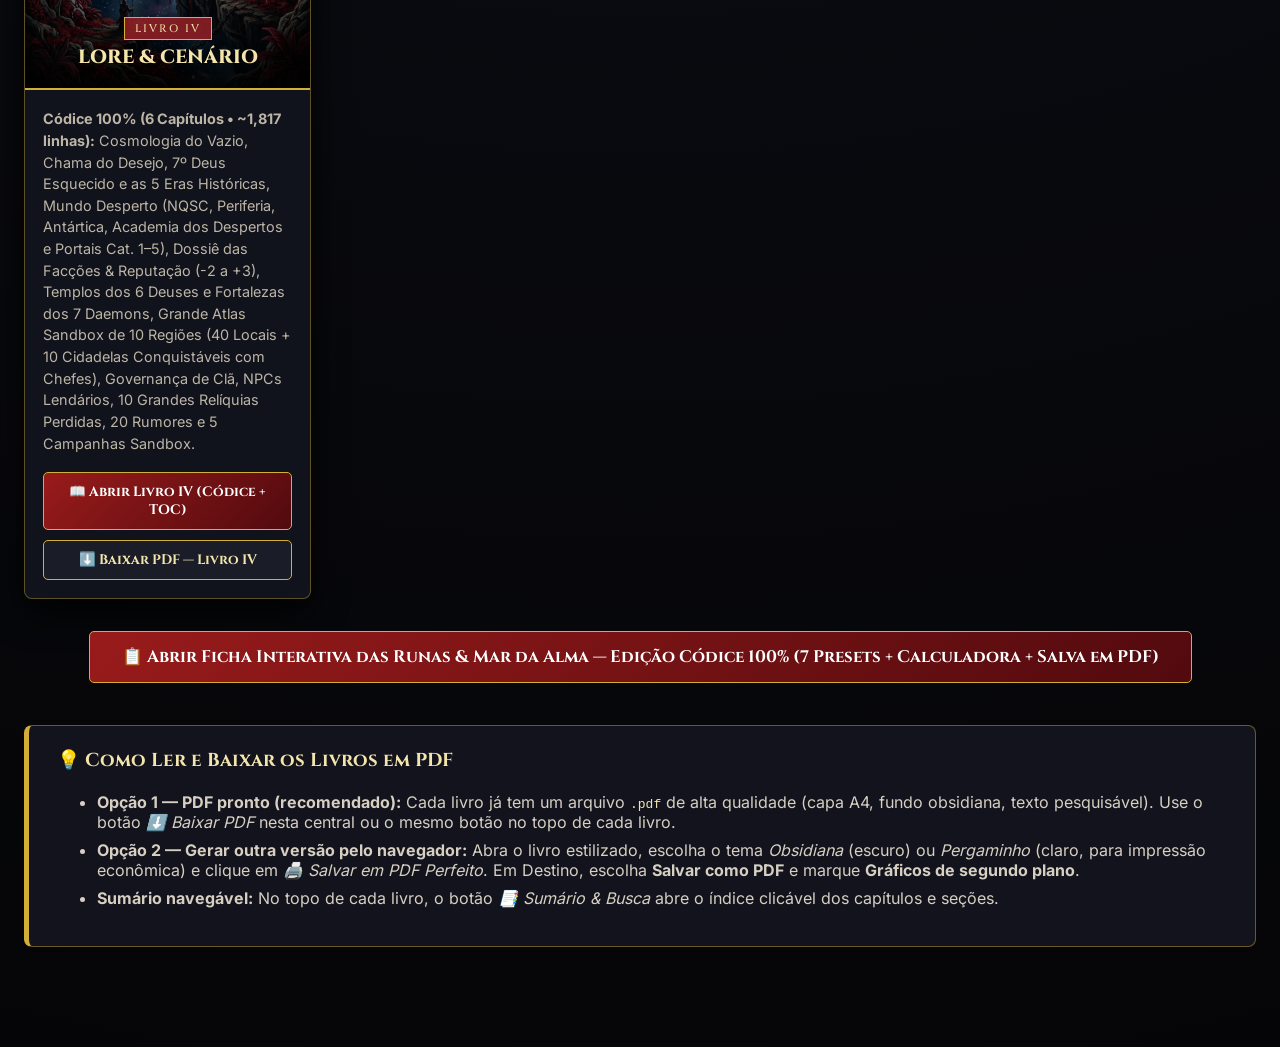
==== commit 75eb59e7: "Regras v2, Livro do Novato e relatório de rolagens" ====
--- a/00_CENTRAL_DE_LIVROS_E_PDF.html
+++ b/00_CENTRAL_DE_LIVROS_E_PDF.html
@@ -587,6 +587,8 @@
       box-shadow: 0 12px 35px rgba(0,0,0,0.85);
       transition: transform 0.25s ease, box-shadow 0.25s ease;
     }
+    .book-card-start { border: 2px solid #d4af37 !important; box-shadow: 0 0 28px rgba(212,175,55,0.35); }
+    .start-ribbon { position: absolute; top: 12px; right: 12px; z-index: 3; background: #d4af37; color: #1a1205; font-weight: 800; padding: 6px 12px; border-radius: 999px; font-size: 0.85rem; letter-spacing: .03em; box-shadow: 0 2px 10px rgba(0,0,0,.5); }
     .book-card:hover {
       transform: translateY(-6px);
       box-shadow: 0 18px 45px rgba(212, 175, 55, 0.22);
@@ -714,11 +716,35 @@
   <header>
     <div class="subtitle-top">Coleção Oficial Completa • Edição PT-BR</div>
     <h1>SHADOW SLAVE RPG</h1>
-    <div class="desc">Os 4 Livros Estilizados com Capas Ilustradas da Obra — Prontos para Leitura, Impressão e Exportação em PDF</div>
+    <div class="desc">Os 5 Livros Estilizados (do Novato ao Lore) com Capas Ilustradas da Obra — Prontos para Leitura, Impressão e Exportação em PDF</div>
   </header>
 
   <div class="container">
     <div class="books-grid">
+
+      <div class="book-card book-card-start">
+        <div class="cover-thumb-wrap">
+          <img src="capas/capa_novato.jpg" alt="Livro 0 — Livro do Novato">
+          <div class="start-ribbon">⭐ Comece por aqui</div>
+          <div class="cover-thumb-overlay">
+            <div>
+              <div class="thumb-series">Shadow Slave RPG</div>
+              <div class="thumb-main">SHADOW SLAVE</div>
+            </div>
+            <div>
+              <div class="thumb-badge">Livro 0 • Comece por Aqui</div>
+              <div class="thumb-book-title">LIVRO DO NOVATO</div>
+            </div>
+          </div>
+        </div>
+        <div class="card-body">
+          <p><strong>⭐ Comece por aqui (8 Capítulos • ~1,068 linhas):</strong> Para quem nunca jogou RPG. O mundo de Shadow Slave em 1 página, todas as regras essenciais com exemplos (1d6/1d8, Teto +3, 6 Graus de Sucesso, combate, PV, Essência, Condições e Ranks), criação de personagem em 6 passos com 3 Aspectos para iniciantes, um exemplo de jogo comentado rolagem por rolagem, a aventura pronta <em>A Última Vigília do Templo Cinzento</em> (Primeiro Pesadelo, 1 sessão), Folha de Consulta Rápida de 2 páginas, Glossário e links diretos para os outros 4 livros.</p>
+          <div class="card-actions">
+            <a class="btn" href="00_Livro_do_Novato_Estilizado.html">📖 Abrir Livro 0 (Comece por Aqui)</a>
+            <a class="btn btn-secondary" href="Livro_00_Novato.pdf" download>⬇️ Baixar PDF — Livro 0</a>
+          </div>
+        </div>
+      </div>
 
       <div class="book-card">
         <div class="cover-thumb-wrap">
@@ -735,7 +761,7 @@
           </div>
         </div>
         <div class="card-body">
-          <p><strong>Códice 100% (12 Capítulos • ~2,806 linhas):</strong> Motor Player-Facing (1d6/1d8, Teto +3, 1 e 6/8 Natural), 30 Dádivas &amp; 30 Infortúnios, 4 Pilares &amp; 12 Subcategorias, Motor de Mundo, Mar da Alma &amp; 10 Marcos, Combate Tático para 7 Jogadores (15 Manobras, 5 Faixas), 15 Condições &amp; 7 Funções de Acampamento, Memórias (Tiers I–VII) &amp; Ecos/Sombras, As 3 Feitiçarias, Legado de Aspecto (1/7–7/7), Combate Naval e Aéreo (7 Postos), Economia, Cidadelas e Domínios, Nomes Verdadeiros, Corrupção (0–5) e 4 Engrenagens de Evolução.</p>
+          <p><strong>Códice 100% (12 Capítulos • ~2,827 linhas):</strong> Motor Player-Facing (1d6/1d8, Teto +3, 1 e 6/8 Natural), 30 Dádivas &amp; 30 Infortúnios, 4 Pilares &amp; 12 Subcategorias, Motor de Mundo, Mar da Alma &amp; 10 Marcos, Combate Tático para 7 Jogadores (15 Manobras, 5 Faixas), 15 Condições &amp; 7 Funções de Acampamento, Memórias (Tiers I–VII) &amp; Ecos/Sombras, As 3 Feitiçarias, Legado de Aspecto (1/7–7/7), Combate Naval e Aéreo (7 Postos), Economia, Cidadelas e Domínios, Nomes Verdadeiros, Corrupção (0–5) e 4 Engrenagens de Evolução.</p>
           <div class="card-actions">
             <a class="btn" href="Livro_01_Sistema_Estilizado.html">📖 Abrir Livro I (Códice + TOC)</a>
             <a class="btn btn-secondary" href="Livro_01_Sistema.pdf" download>⬇️ Baixar PDF — Livro I</a>
@@ -781,7 +807,7 @@
           </div>
         </div>
         <div class="card-body">
-          <p><strong>Códice 100% (8 Capítulos • ~2,947 linhas):</strong> Direção para Mestres Iniciantes com 7 Jogadores, 10 Narrações Oficiais do Feitiço, Protocolo e Matriz da Entrevista da Alma, Tabela Cola dos 28 Aspectos, Enciclopédia de 60 Defeitos, Forjador de Nomes Verdadeiros, Arquitetura de Pesadelos em 4 Atos &amp; 6 Avaliações, 20 Perigos Ambientais, 15 Armadilhas Antigas, Hordas, 16 Inimigos Humanos, Grande Bestiário (32 Criaturas + 10 Grandes Chefes com Partes Destrutíveis), Gerador de Memórias e Escudo Definitivo do Tecelão.</p>
+          <p><strong>Códice 100% (8 Capítulos • ~3,017 linhas):</strong> Direção para Mestres Iniciantes com 7 Jogadores, 10 Narrações Oficiais do Feitiço, Protocolo e Matriz da Entrevista da Alma, Tabela Cola dos 28 Aspectos, Enciclopédia de 60 Defeitos, Forjador de Nomes Verdadeiros, Arquitetura de Pesadelos em 4 Atos &amp; 6 Avaliações, 20 Perigos Ambientais, 15 Armadilhas Antigas, Hordas, 16 Inimigos Humanos, Grande Bestiário (32 Criaturas + 10 Grandes Chefes com Partes Destrutíveis), Gerador de Memórias e Escudo Definitivo do Tecelão.</p>
           <div class="card-actions">
             <a class="btn" href="Livro_03_Mestre_Estilizado.html">📖 Abrir Livro III (Códice + TOC)</a>
             <a class="btn btn-secondary" href="Livro_03_Mestre.pdf" download>⬇️ Baixar PDF — Livro III</a>
@@ -804,7 +830,7 @@
           </div>
         </div>
         <div class="card-body">
-          <p><strong>Códice 100% (6 Capítulos • ~1,795 linhas):</strong> Cosmologia do Vazio, Chama do Desejo, 7º Deus Esquecido e as 5 Eras Históricas, Mundo Desperto (NQSC, Periferia, Antártica, Academia dos Despertos e Portais Cat. 1–5), Dossiê das Facções &amp; Reputação (-2 a +3), Templos dos 6 Deuses e Fortalezas dos 7 Daemons, Grande Atlas Sandbox de 10 Regiões (40 Locais + 10 Cidadelas Conquistáveis com Chefes), Governança de Clã, NPCs Lendários, 10 Grandes Relíquias Perdidas, 20 Rumores e 5 Campanhas Sandbox.</p>
+          <p><strong>Códice 100% (6 Capítulos • ~1,817 linhas):</strong> Cosmologia do Vazio, Chama do Desejo, 7º Deus Esquecido e as 5 Eras Históricas, Mundo Desperto (NQSC, Periferia, Antártica, Academia dos Despertos e Portais Cat. 1–5), Dossiê das Facções &amp; Reputação (-2 a +3), Templos dos 6 Deuses e Fortalezas dos 7 Daemons, Grande Atlas Sandbox de 10 Regiões (40 Locais + 10 Cidadelas Conquistáveis com Chefes), Governança de Clã, NPCs Lendários, 10 Grandes Relíquias Perdidas, 20 Rumores e 5 Campanhas Sandbox.</p>
           <div class="card-actions">
             <a class="btn" href="Livro_04_Lore_Cenario_Estilizado.html">📖 Abrir Livro IV (Códice + TOC)</a>
             <a class="btn btn-secondary" href="Livro_04_Lore_Cenario.pdf" download>⬇️ Baixar PDF — Livro IV</a>
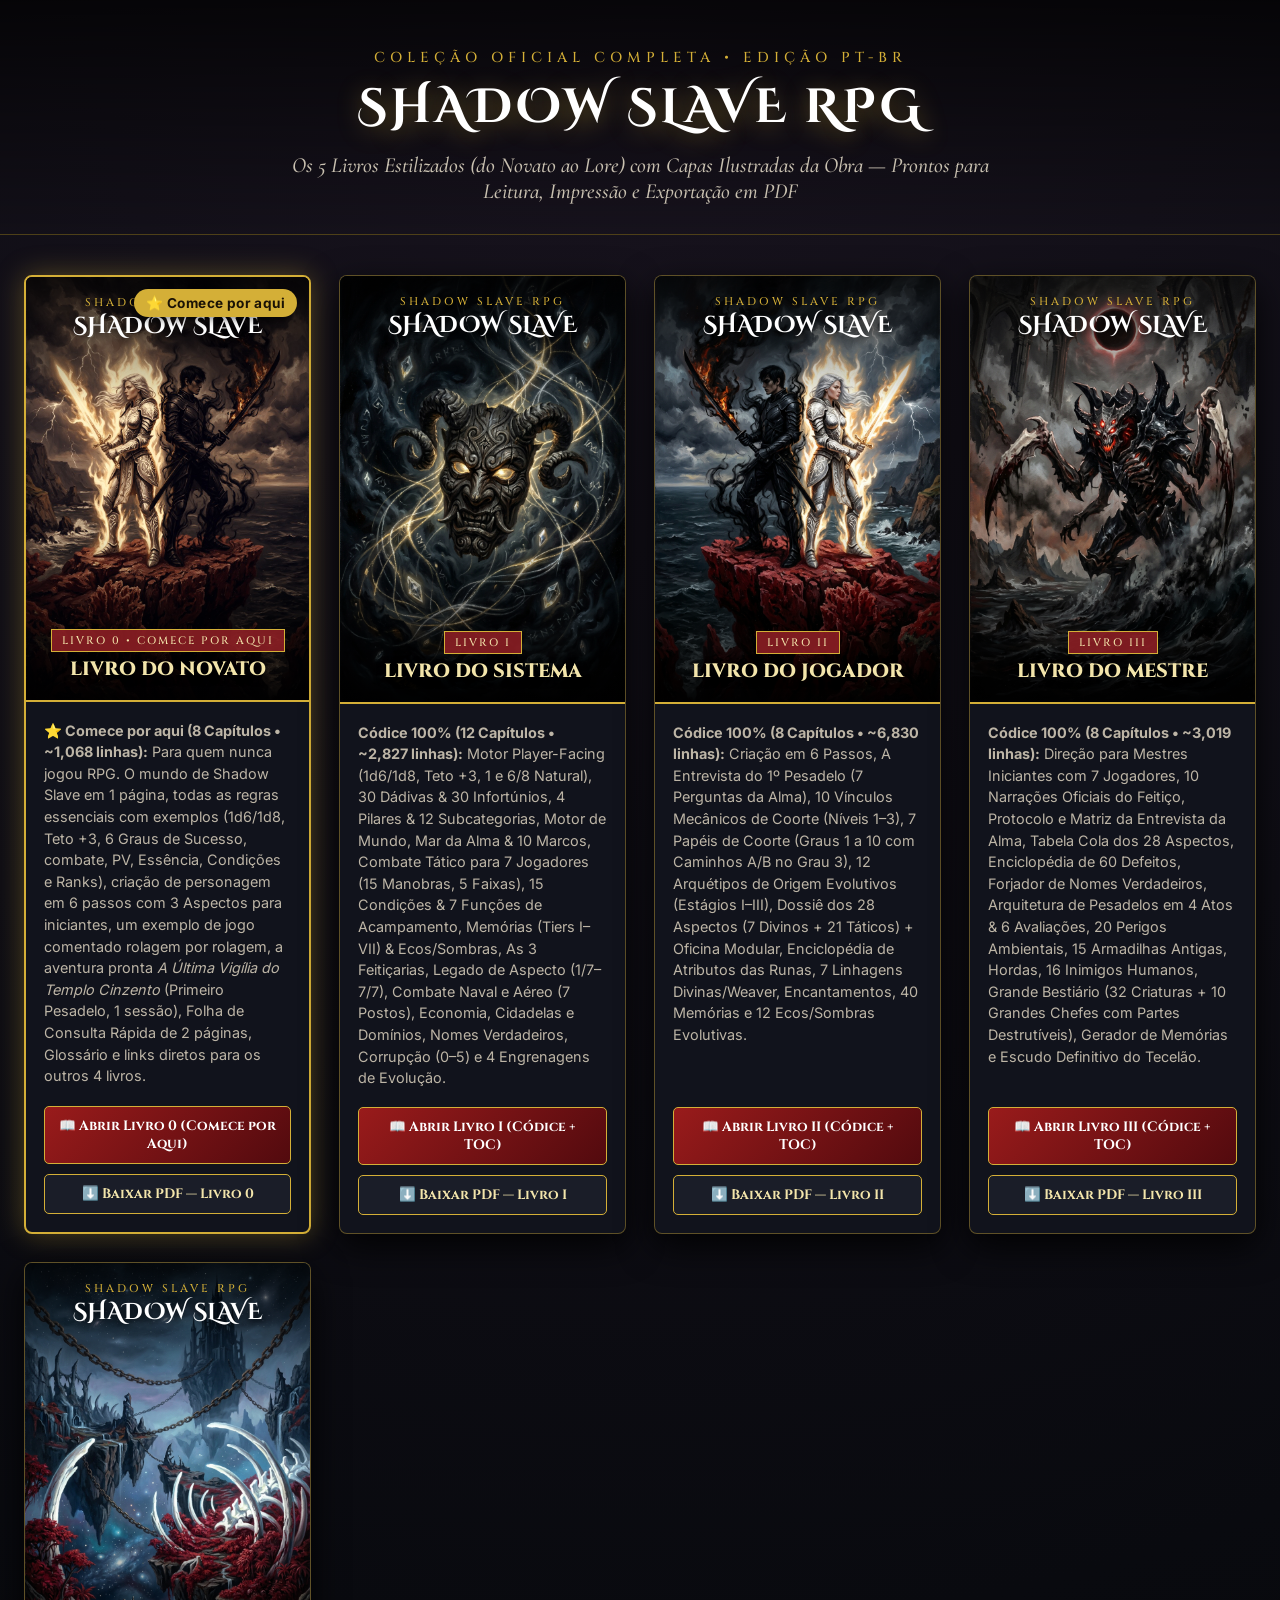
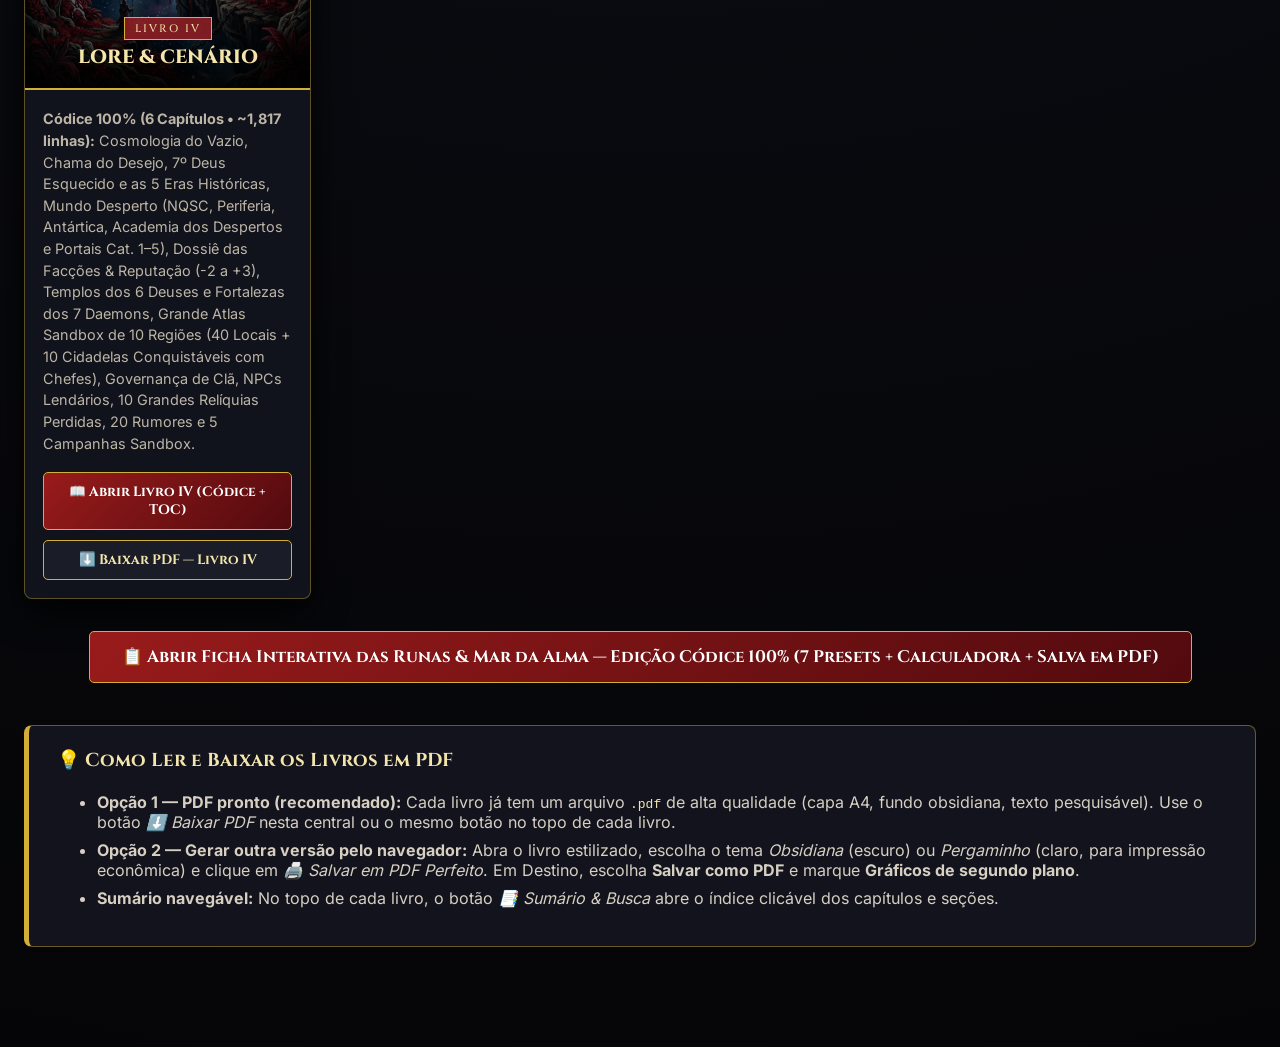
==== commit 93217469: "Pacote de ajustes: Manto canônico, 2º Núcleo no Despertar, Portadora da Luz v3 e Perfil de Chefe 3× " ====
--- a/00_CENTRAL_DE_LIVROS_E_PDF.html
+++ b/00_CENTRAL_DE_LIVROS_E_PDF.html
@@ -784,7 +784,7 @@
           </div>
         </div>
         <div class="card-body">
-          <p><strong>Códice 100% (8 Capítulos • ~6,823 linhas):</strong> Criação em 6 Passos, A Entrevista do 1º Pesadelo (7 Perguntas da Alma), 10 Vínculos Mecânicos de Coorte (Níveis 1–3), 7 Papéis de Coorte (Graus 1 a 10 com Caminhos A/B no Grau 3), 12 Arquétipos de Origem Evolutivos (Estágios I–III), Dossiê dos 28 Aspectos (7 Divinos + 21 Táticos) + Oficina Modular, Enciclopédia de Atributos das Runas, 7 Linhagens Divinas/Weaver, Encantamentos, 40 Memórias e 12 Ecos/Sombras Evolutivas.</p>
+          <p><strong>Códice 100% (8 Capítulos • ~6,830 linhas):</strong> Criação em 6 Passos, A Entrevista do 1º Pesadelo (7 Perguntas da Alma), 10 Vínculos Mecânicos de Coorte (Níveis 1–3), 7 Papéis de Coorte (Graus 1 a 10 com Caminhos A/B no Grau 3), 12 Arquétipos de Origem Evolutivos (Estágios I–III), Dossiê dos 28 Aspectos (7 Divinos + 21 Táticos) + Oficina Modular, Enciclopédia de Atributos das Runas, 7 Linhagens Divinas/Weaver, Encantamentos, 40 Memórias e 12 Ecos/Sombras Evolutivas.</p>
           <div class="card-actions">
             <a class="btn" href="Livro_02_Jogador_Estilizado.html">📖 Abrir Livro II (Códice + TOC)</a>
             <a class="btn btn-secondary" href="Livro_02_Jogador.pdf" download>⬇️ Baixar PDF — Livro II</a>
@@ -807,7 +807,7 @@
           </div>
         </div>
         <div class="card-body">
-          <p><strong>Códice 100% (8 Capítulos • ~3,017 linhas):</strong> Direção para Mestres Iniciantes com 7 Jogadores, 10 Narrações Oficiais do Feitiço, Protocolo e Matriz da Entrevista da Alma, Tabela Cola dos 28 Aspectos, Enciclopédia de 60 Defeitos, Forjador de Nomes Verdadeiros, Arquitetura de Pesadelos em 4 Atos &amp; 6 Avaliações, 20 Perigos Ambientais, 15 Armadilhas Antigas, Hordas, 16 Inimigos Humanos, Grande Bestiário (32 Criaturas + 10 Grandes Chefes com Partes Destrutíveis), Gerador de Memórias e Escudo Definitivo do Tecelão.</p>
+          <p><strong>Códice 100% (8 Capítulos • ~3,019 linhas):</strong> Direção para Mestres Iniciantes com 7 Jogadores, 10 Narrações Oficiais do Feitiço, Protocolo e Matriz da Entrevista da Alma, Tabela Cola dos 28 Aspectos, Enciclopédia de 60 Defeitos, Forjador de Nomes Verdadeiros, Arquitetura de Pesadelos em 4 Atos &amp; 6 Avaliações, 20 Perigos Ambientais, 15 Armadilhas Antigas, Hordas, 16 Inimigos Humanos, Grande Bestiário (32 Criaturas + 10 Grandes Chefes com Partes Destrutíveis), Gerador de Memórias e Escudo Definitivo do Tecelão.</p>
           <div class="card-actions">
             <a class="btn" href="Livro_03_Mestre_Estilizado.html">📖 Abrir Livro III (Códice + TOC)</a>
             <a class="btn btn-secondary" href="Livro_03_Mestre.pdf" download>⬇️ Baixar PDF — Livro III</a>
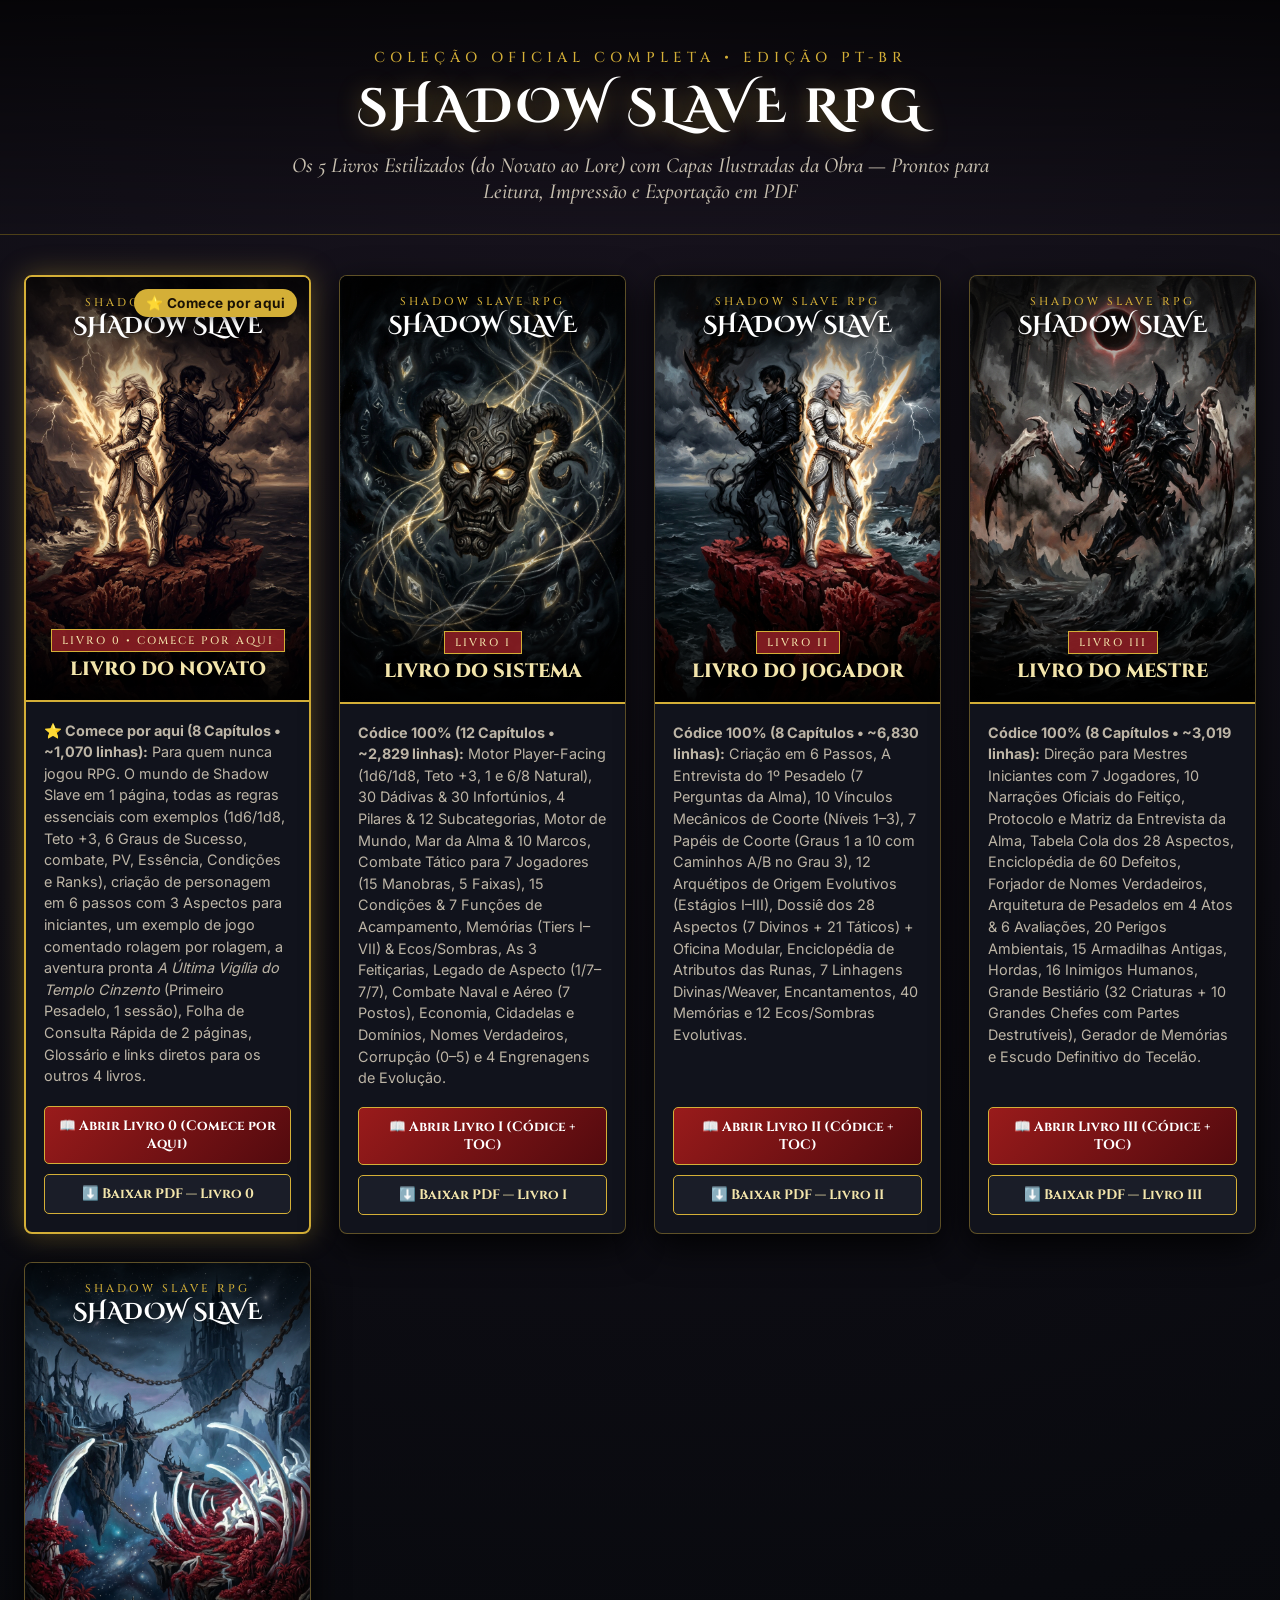
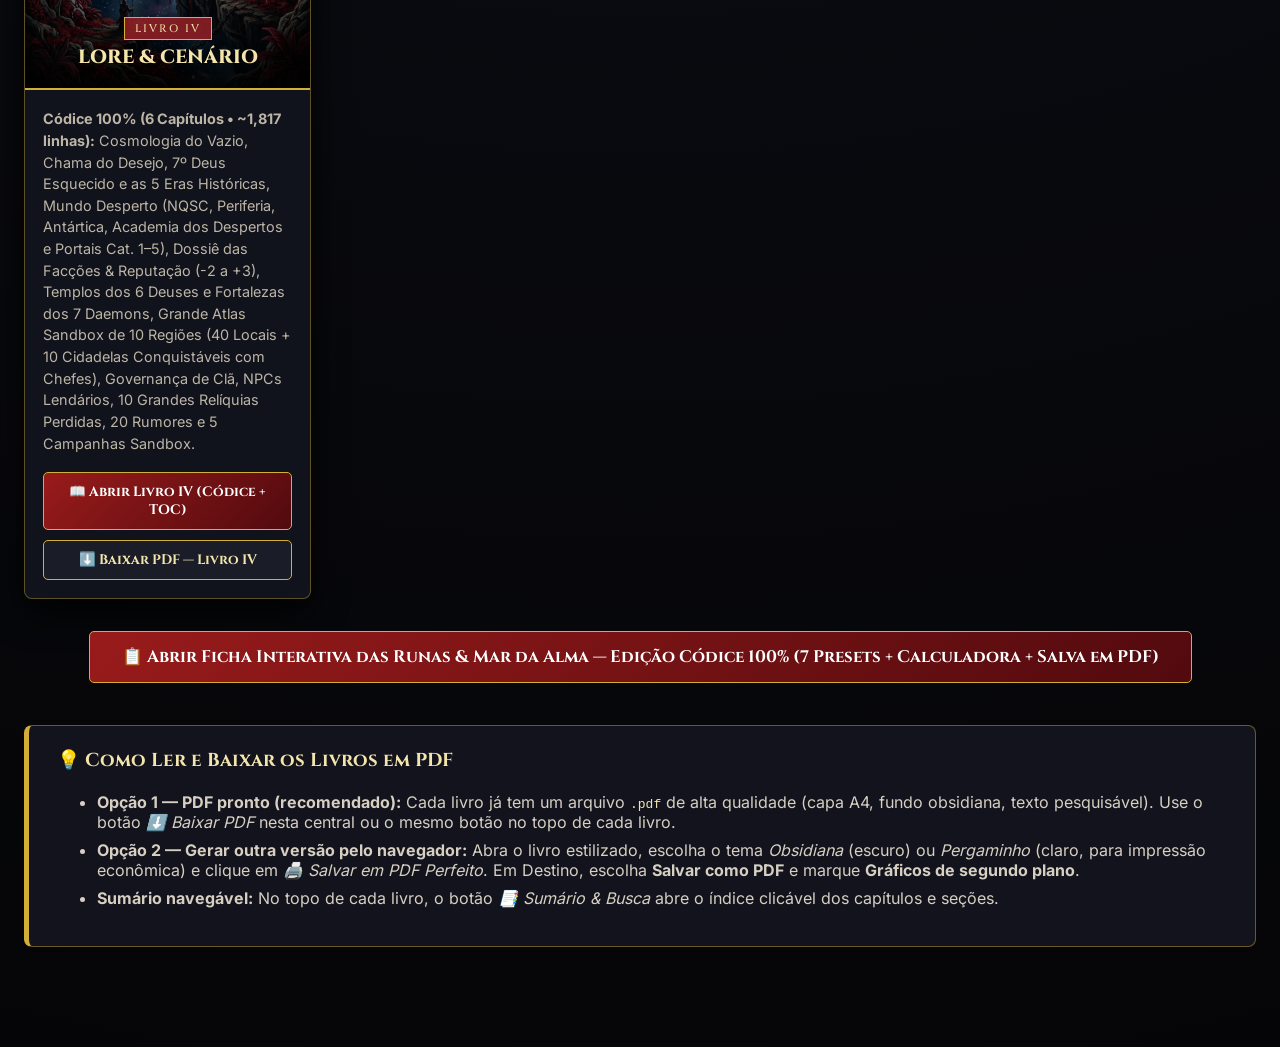
==== commit 680859a2: "Condições em inimigos: no máximo -1 na CD; dano contínuo soma" ====
--- a/00_CENTRAL_DE_LIVROS_E_PDF.html
+++ b/00_CENTRAL_DE_LIVROS_E_PDF.html
@@ -738,7 +738,7 @@
           </div>
         </div>
         <div class="card-body">
-          <p><strong>⭐ Comece por aqui (8 Capítulos • ~1,068 linhas):</strong> Para quem nunca jogou RPG. O mundo de Shadow Slave em 1 página, todas as regras essenciais com exemplos (1d6/1d8, Teto +3, 6 Graus de Sucesso, combate, PV, Essência, Condições e Ranks), criação de personagem em 6 passos com 3 Aspectos para iniciantes, um exemplo de jogo comentado rolagem por rolagem, a aventura pronta <em>A Última Vigília do Templo Cinzento</em> (Primeiro Pesadelo, 1 sessão), Folha de Consulta Rápida de 2 páginas, Glossário e links diretos para os outros 4 livros.</p>
+          <p><strong>⭐ Comece por aqui (8 Capítulos • ~1,070 linhas):</strong> Para quem nunca jogou RPG. O mundo de Shadow Slave em 1 página, todas as regras essenciais com exemplos (1d6/1d8, Teto +3, 6 Graus de Sucesso, combate, PV, Essência, Condições e Ranks), criação de personagem em 6 passos com 3 Aspectos para iniciantes, um exemplo de jogo comentado rolagem por rolagem, a aventura pronta <em>A Última Vigília do Templo Cinzento</em> (Primeiro Pesadelo, 1 sessão), Folha de Consulta Rápida de 2 páginas, Glossário e links diretos para os outros 4 livros.</p>
           <div class="card-actions">
             <a class="btn" href="00_Livro_do_Novato_Estilizado.html">📖 Abrir Livro 0 (Comece por Aqui)</a>
             <a class="btn btn-secondary" href="Livro_00_Novato.pdf" download>⬇️ Baixar PDF — Livro 0</a>
@@ -761,7 +761,7 @@
           </div>
         </div>
         <div class="card-body">
-          <p><strong>Códice 100% (12 Capítulos • ~2,827 linhas):</strong> Motor Player-Facing (1d6/1d8, Teto +3, 1 e 6/8 Natural), 30 Dádivas &amp; 30 Infortúnios, 4 Pilares &amp; 12 Subcategorias, Motor de Mundo, Mar da Alma &amp; 10 Marcos, Combate Tático para 7 Jogadores (15 Manobras, 5 Faixas), 15 Condições &amp; 7 Funções de Acampamento, Memórias (Tiers I–VII) &amp; Ecos/Sombras, As 3 Feitiçarias, Legado de Aspecto (1/7–7/7), Combate Naval e Aéreo (7 Postos), Economia, Cidadelas e Domínios, Nomes Verdadeiros, Corrupção (0–5) e 4 Engrenagens de Evolução.</p>
+          <p><strong>Códice 100% (12 Capítulos • ~2,829 linhas):</strong> Motor Player-Facing (1d6/1d8, Teto +3, 1 e 6/8 Natural), 30 Dádivas &amp; 30 Infortúnios, 4 Pilares &amp; 12 Subcategorias, Motor de Mundo, Mar da Alma &amp; 10 Marcos, Combate Tático para 7 Jogadores (15 Manobras, 5 Faixas), 15 Condições &amp; 7 Funções de Acampamento, Memórias (Tiers I–VII) &amp; Ecos/Sombras, As 3 Feitiçarias, Legado de Aspecto (1/7–7/7), Combate Naval e Aéreo (7 Postos), Economia, Cidadelas e Domínios, Nomes Verdadeiros, Corrupção (0–5) e 4 Engrenagens de Evolução.</p>
           <div class="card-actions">
             <a class="btn" href="Livro_01_Sistema_Estilizado.html">📖 Abrir Livro I (Códice + TOC)</a>
             <a class="btn btn-secondary" href="Livro_01_Sistema.pdf" download>⬇️ Baixar PDF — Livro I</a>
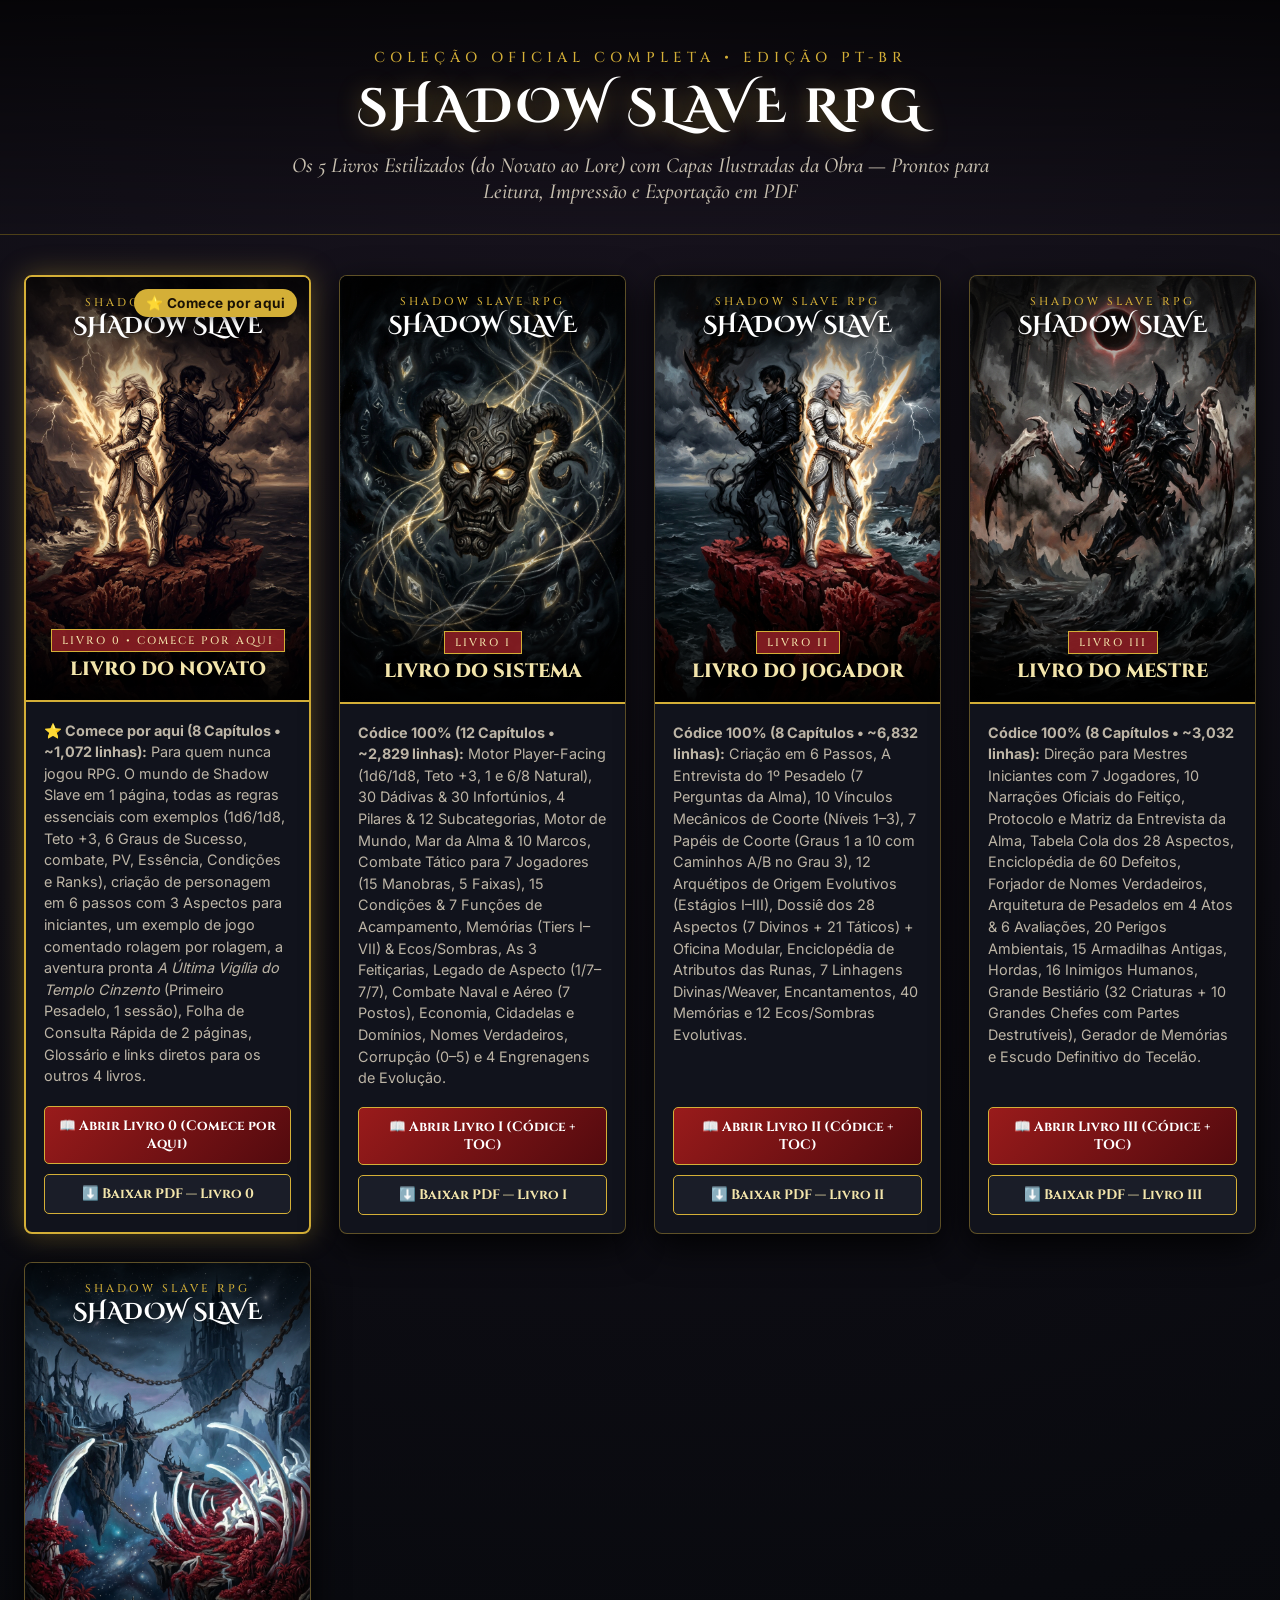
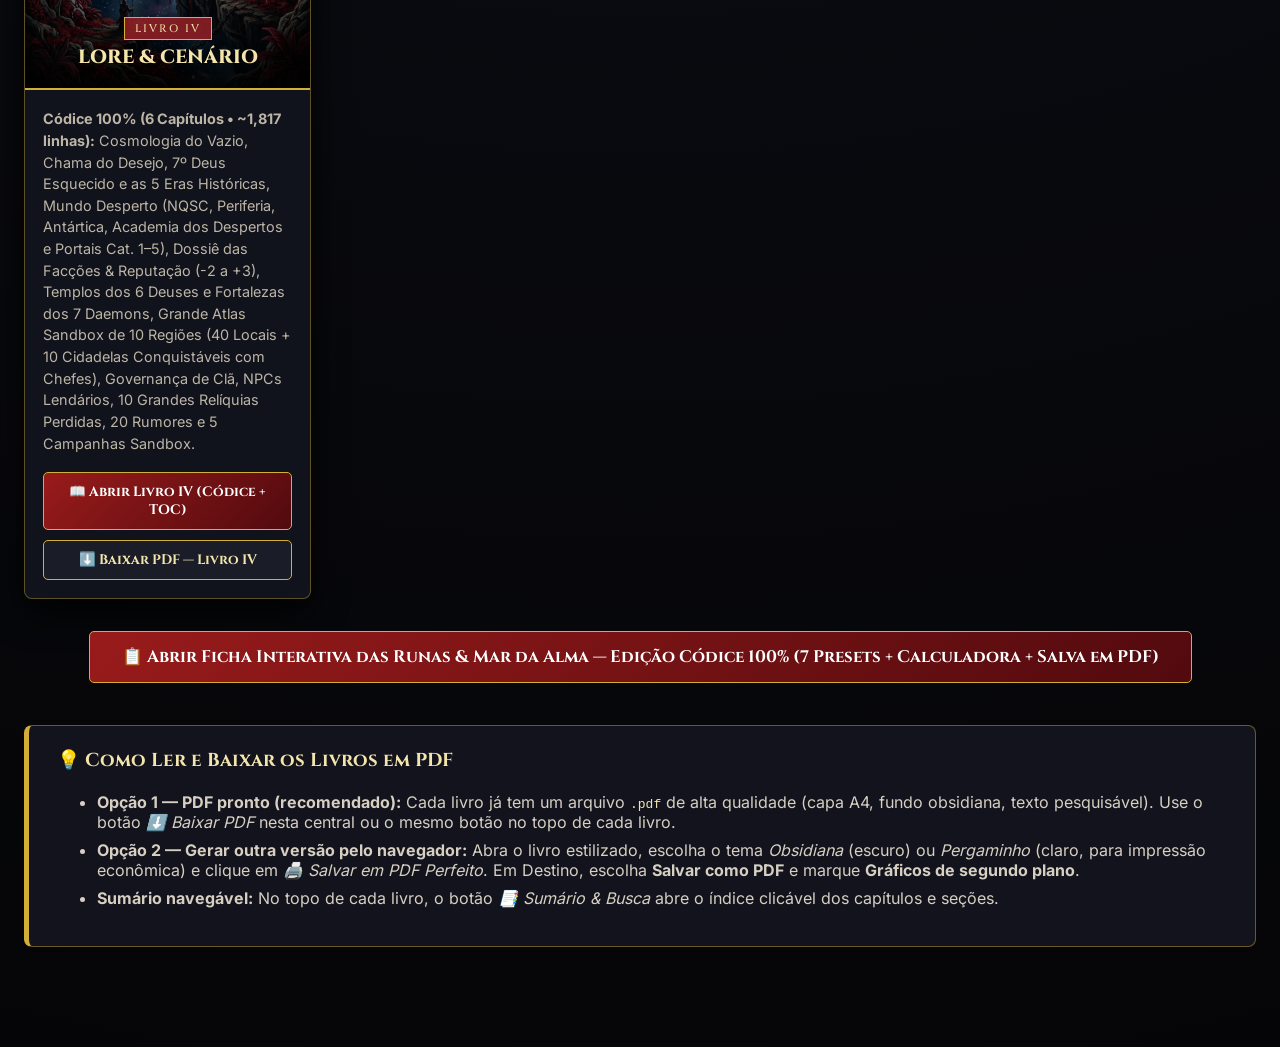
==== commit 8646e97f: "Chefe por tamanho de mesa (6–7: 6× PV, até 5 alvos), chama da Portadora +8..+12, Defeito −1 em tudo;" ====
--- a/00_CENTRAL_DE_LIVROS_E_PDF.html
+++ b/00_CENTRAL_DE_LIVROS_E_PDF.html
@@ -738,7 +738,7 @@
           </div>
         </div>
         <div class="card-body">
-          <p><strong>⭐ Comece por aqui (8 Capítulos • ~1,070 linhas):</strong> Para quem nunca jogou RPG. O mundo de Shadow Slave em 1 página, todas as regras essenciais com exemplos (1d6/1d8, Teto +3, 6 Graus de Sucesso, combate, PV, Essência, Condições e Ranks), criação de personagem em 6 passos com 3 Aspectos para iniciantes, um exemplo de jogo comentado rolagem por rolagem, a aventura pronta <em>A Última Vigília do Templo Cinzento</em> (Primeiro Pesadelo, 1 sessão), Folha de Consulta Rápida de 2 páginas, Glossário e links diretos para os outros 4 livros.</p>
+          <p><strong>⭐ Comece por aqui (8 Capítulos • ~1,072 linhas):</strong> Para quem nunca jogou RPG. O mundo de Shadow Slave em 1 página, todas as regras essenciais com exemplos (1d6/1d8, Teto +3, 6 Graus de Sucesso, combate, PV, Essência, Condições e Ranks), criação de personagem em 6 passos com 3 Aspectos para iniciantes, um exemplo de jogo comentado rolagem por rolagem, a aventura pronta <em>A Última Vigília do Templo Cinzento</em> (Primeiro Pesadelo, 1 sessão), Folha de Consulta Rápida de 2 páginas, Glossário e links diretos para os outros 4 livros.</p>
           <div class="card-actions">
             <a class="btn" href="00_Livro_do_Novato_Estilizado.html">📖 Abrir Livro 0 (Comece por Aqui)</a>
             <a class="btn btn-secondary" href="Livro_00_Novato.pdf" download>⬇️ Baixar PDF — Livro 0</a>
@@ -784,7 +784,7 @@
           </div>
         </div>
         <div class="card-body">
-          <p><strong>Códice 100% (8 Capítulos • ~6,830 linhas):</strong> Criação em 6 Passos, A Entrevista do 1º Pesadelo (7 Perguntas da Alma), 10 Vínculos Mecânicos de Coorte (Níveis 1–3), 7 Papéis de Coorte (Graus 1 a 10 com Caminhos A/B no Grau 3), 12 Arquétipos de Origem Evolutivos (Estágios I–III), Dossiê dos 28 Aspectos (7 Divinos + 21 Táticos) + Oficina Modular, Enciclopédia de Atributos das Runas, 7 Linhagens Divinas/Weaver, Encantamentos, 40 Memórias e 12 Ecos/Sombras Evolutivas.</p>
+          <p><strong>Códice 100% (8 Capítulos • ~6,832 linhas):</strong> Criação em 6 Passos, A Entrevista do 1º Pesadelo (7 Perguntas da Alma), 10 Vínculos Mecânicos de Coorte (Níveis 1–3), 7 Papéis de Coorte (Graus 1 a 10 com Caminhos A/B no Grau 3), 12 Arquétipos de Origem Evolutivos (Estágios I–III), Dossiê dos 28 Aspectos (7 Divinos + 21 Táticos) + Oficina Modular, Enciclopédia de Atributos das Runas, 7 Linhagens Divinas/Weaver, Encantamentos, 40 Memórias e 12 Ecos/Sombras Evolutivas.</p>
           <div class="card-actions">
             <a class="btn" href="Livro_02_Jogador_Estilizado.html">📖 Abrir Livro II (Códice + TOC)</a>
             <a class="btn btn-secondary" href="Livro_02_Jogador.pdf" download>⬇️ Baixar PDF — Livro II</a>
@@ -807,7 +807,7 @@
           </div>
         </div>
         <div class="card-body">
-          <p><strong>Códice 100% (8 Capítulos • ~3,019 linhas):</strong> Direção para Mestres Iniciantes com 7 Jogadores, 10 Narrações Oficiais do Feitiço, Protocolo e Matriz da Entrevista da Alma, Tabela Cola dos 28 Aspectos, Enciclopédia de 60 Defeitos, Forjador de Nomes Verdadeiros, Arquitetura de Pesadelos em 4 Atos &amp; 6 Avaliações, 20 Perigos Ambientais, 15 Armadilhas Antigas, Hordas, 16 Inimigos Humanos, Grande Bestiário (32 Criaturas + 10 Grandes Chefes com Partes Destrutíveis), Gerador de Memórias e Escudo Definitivo do Tecelão.</p>
+          <p><strong>Códice 100% (8 Capítulos • ~3,032 linhas):</strong> Direção para Mestres Iniciantes com 7 Jogadores, 10 Narrações Oficiais do Feitiço, Protocolo e Matriz da Entrevista da Alma, Tabela Cola dos 28 Aspectos, Enciclopédia de 60 Defeitos, Forjador de Nomes Verdadeiros, Arquitetura de Pesadelos em 4 Atos &amp; 6 Avaliações, 20 Perigos Ambientais, 15 Armadilhas Antigas, Hordas, 16 Inimigos Humanos, Grande Bestiário (32 Criaturas + 10 Grandes Chefes com Partes Destrutíveis), Gerador de Memórias e Escudo Definitivo do Tecelão.</p>
           <div class="card-actions">
             <a class="btn" href="Livro_03_Mestre_Estilizado.html">📖 Abrir Livro III (Códice + TOC)</a>
             <a class="btn btn-secondary" href="Livro_03_Mestre.pdf" download>⬇️ Baixar PDF — Livro III</a>
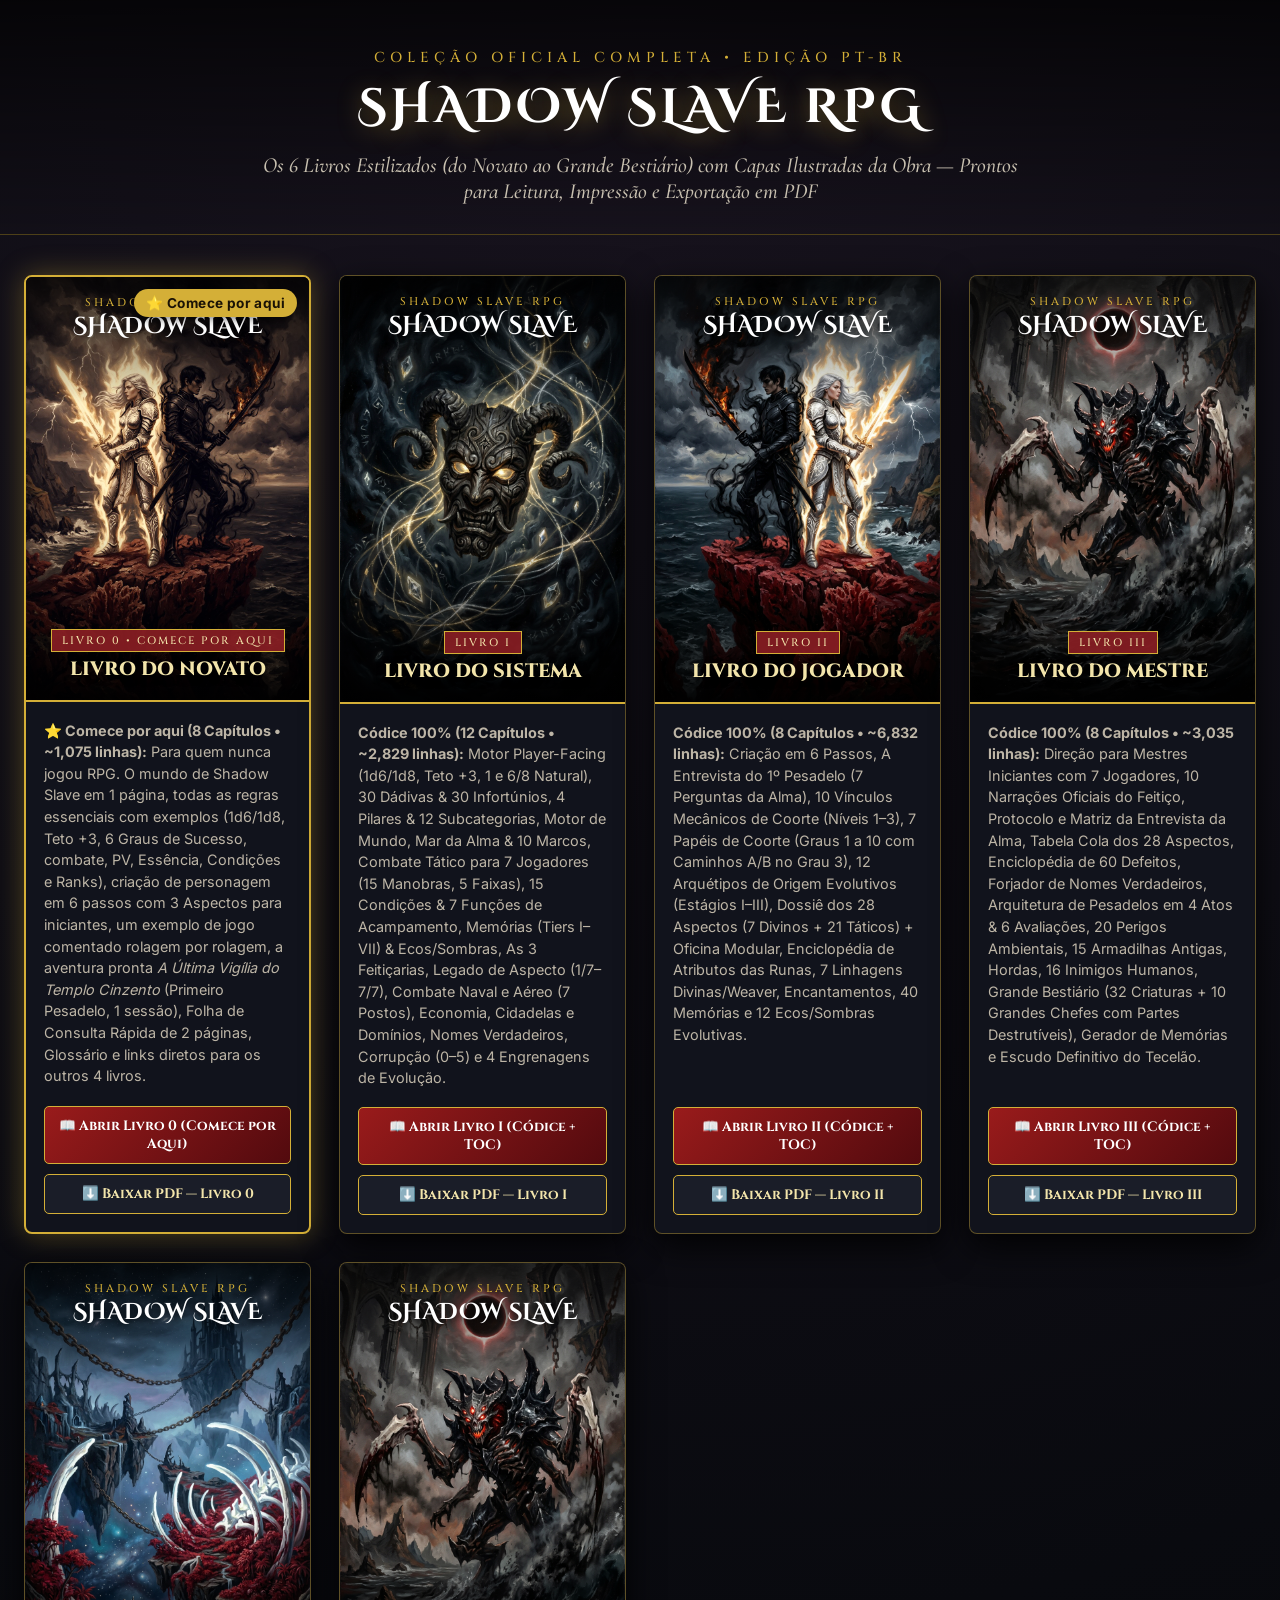
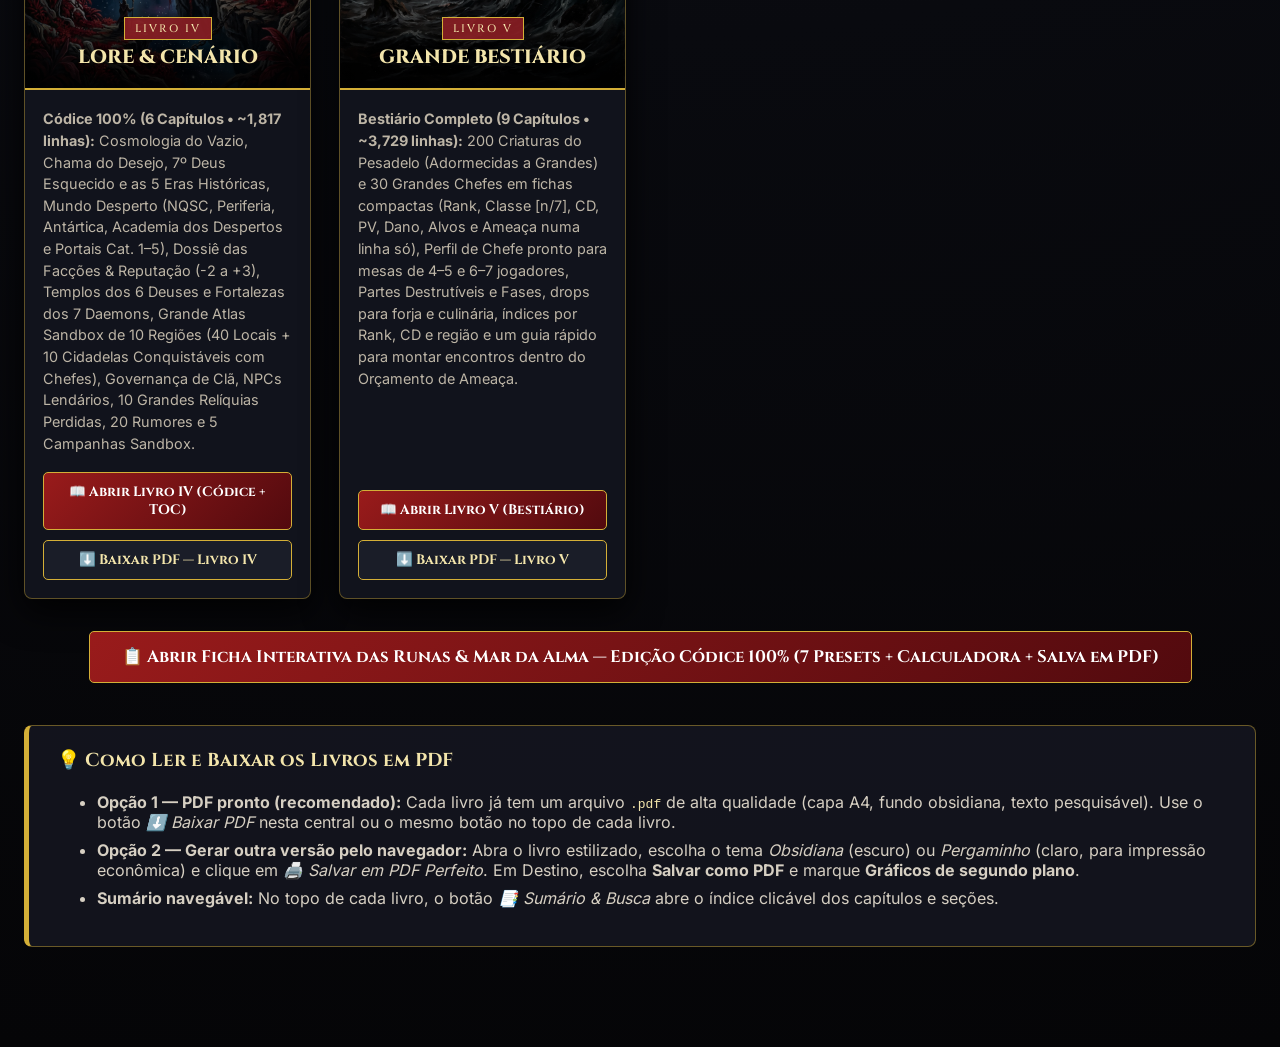
==== commit 1426bced: "Livro 5: Grande Bestiário (200 criaturas + 30 chefes, Perfil de Chefe com teto), links no L3/Novato " ====
--- a/00_CENTRAL_DE_LIVROS_E_PDF.html
+++ b/00_CENTRAL_DE_LIVROS_E_PDF.html
@@ -716,7 +716,7 @@
   <header>
     <div class="subtitle-top">Coleção Oficial Completa • Edição PT-BR</div>
     <h1>SHADOW SLAVE RPG</h1>
-    <div class="desc">Os 5 Livros Estilizados (do Novato ao Lore) com Capas Ilustradas da Obra — Prontos para Leitura, Impressão e Exportação em PDF</div>
+    <div class="desc">Os 6 Livros Estilizados (do Novato ao Grande Bestiário) com Capas Ilustradas da Obra — Prontos para Leitura, Impressão e Exportação em PDF</div>
   </header>
 
   <div class="container">
@@ -738,7 +738,7 @@
           </div>
         </div>
         <div class="card-body">
-          <p><strong>⭐ Comece por aqui (8 Capítulos • ~1,072 linhas):</strong> Para quem nunca jogou RPG. O mundo de Shadow Slave em 1 página, todas as regras essenciais com exemplos (1d6/1d8, Teto +3, 6 Graus de Sucesso, combate, PV, Essência, Condições e Ranks), criação de personagem em 6 passos com 3 Aspectos para iniciantes, um exemplo de jogo comentado rolagem por rolagem, a aventura pronta <em>A Última Vigília do Templo Cinzento</em> (Primeiro Pesadelo, 1 sessão), Folha de Consulta Rápida de 2 páginas, Glossário e links diretos para os outros 4 livros.</p>
+          <p><strong>⭐ Comece por aqui (8 Capítulos • ~1,075 linhas):</strong> Para quem nunca jogou RPG. O mundo de Shadow Slave em 1 página, todas as regras essenciais com exemplos (1d6/1d8, Teto +3, 6 Graus de Sucesso, combate, PV, Essência, Condições e Ranks), criação de personagem em 6 passos com 3 Aspectos para iniciantes, um exemplo de jogo comentado rolagem por rolagem, a aventura pronta <em>A Última Vigília do Templo Cinzento</em> (Primeiro Pesadelo, 1 sessão), Folha de Consulta Rápida de 2 páginas, Glossário e links diretos para os outros 4 livros.</p>
           <div class="card-actions">
             <a class="btn" href="00_Livro_do_Novato_Estilizado.html">📖 Abrir Livro 0 (Comece por Aqui)</a>
             <a class="btn btn-secondary" href="Livro_00_Novato.pdf" download>⬇️ Baixar PDF — Livro 0</a>
@@ -807,7 +807,7 @@
           </div>
         </div>
         <div class="card-body">
-          <p><strong>Códice 100% (8 Capítulos • ~3,032 linhas):</strong> Direção para Mestres Iniciantes com 7 Jogadores, 10 Narrações Oficiais do Feitiço, Protocolo e Matriz da Entrevista da Alma, Tabela Cola dos 28 Aspectos, Enciclopédia de 60 Defeitos, Forjador de Nomes Verdadeiros, Arquitetura de Pesadelos em 4 Atos &amp; 6 Avaliações, 20 Perigos Ambientais, 15 Armadilhas Antigas, Hordas, 16 Inimigos Humanos, Grande Bestiário (32 Criaturas + 10 Grandes Chefes com Partes Destrutíveis), Gerador de Memórias e Escudo Definitivo do Tecelão.</p>
+          <p><strong>Códice 100% (8 Capítulos • ~3,035 linhas):</strong> Direção para Mestres Iniciantes com 7 Jogadores, 10 Narrações Oficiais do Feitiço, Protocolo e Matriz da Entrevista da Alma, Tabela Cola dos 28 Aspectos, Enciclopédia de 60 Defeitos, Forjador de Nomes Verdadeiros, Arquitetura de Pesadelos em 4 Atos &amp; 6 Avaliações, 20 Perigos Ambientais, 15 Armadilhas Antigas, Hordas, 16 Inimigos Humanos, Grande Bestiário (32 Criaturas + 10 Grandes Chefes com Partes Destrutíveis), Gerador de Memórias e Escudo Definitivo do Tecelão.</p>
           <div class="card-actions">
             <a class="btn" href="Livro_03_Mestre_Estilizado.html">📖 Abrir Livro III (Códice + TOC)</a>
             <a class="btn btn-secondary" href="Livro_03_Mestre.pdf" download>⬇️ Baixar PDF — Livro III</a>
@@ -834,6 +834,29 @@
           <div class="card-actions">
             <a class="btn" href="Livro_04_Lore_Cenario_Estilizado.html">📖 Abrir Livro IV (Códice + TOC)</a>
             <a class="btn btn-secondary" href="Livro_04_Lore_Cenario.pdf" download>⬇️ Baixar PDF — Livro IV</a>
+          </div>
+        </div>
+      </div>
+
+      <div class="book-card">
+        <div class="cover-thumb-wrap">
+          <img src="capas/capa_bestiario.jpg" alt="Livro 5 — Grande Bestiário">
+          <div class="cover-thumb-overlay">
+            <div>
+              <div class="thumb-series">Shadow Slave RPG</div>
+              <div class="thumb-main">SHADOW SLAVE</div>
+            </div>
+            <div>
+              <div class="thumb-badge">Livro V</div>
+              <div class="thumb-book-title">GRANDE BESTIÁRIO</div>
+            </div>
+          </div>
+        </div>
+        <div class="card-body">
+          <p><strong>Bestiário Completo (9 Capítulos • ~3,729 linhas):</strong> 200 Criaturas do Pesadelo (Adormecidas a Grandes) e 30 Grandes Chefes em fichas compactas (Rank, Classe [n/7], CD, PV, Dano, Alvos e Ameaça numa linha só), Perfil de Chefe pronto para mesas de 4–5 e 6–7 jogadores, Partes Destrutíveis e Fases, drops para forja e culinária, índices por Rank, CD e região e um guia rápido para montar encontros dentro do Orçamento de Ameaça.</p>
+          <div class="card-actions">
+            <a class="btn" href="Livro_05_Grande_Bestiario_Estilizado.html">📖 Abrir Livro V (Bestiário)</a>
+            <a class="btn btn-secondary" href="Livro_05_Grande_Bestiario.pdf" download>⬇️ Baixar PDF — Livro V</a>
           </div>
         </div>
       </div>
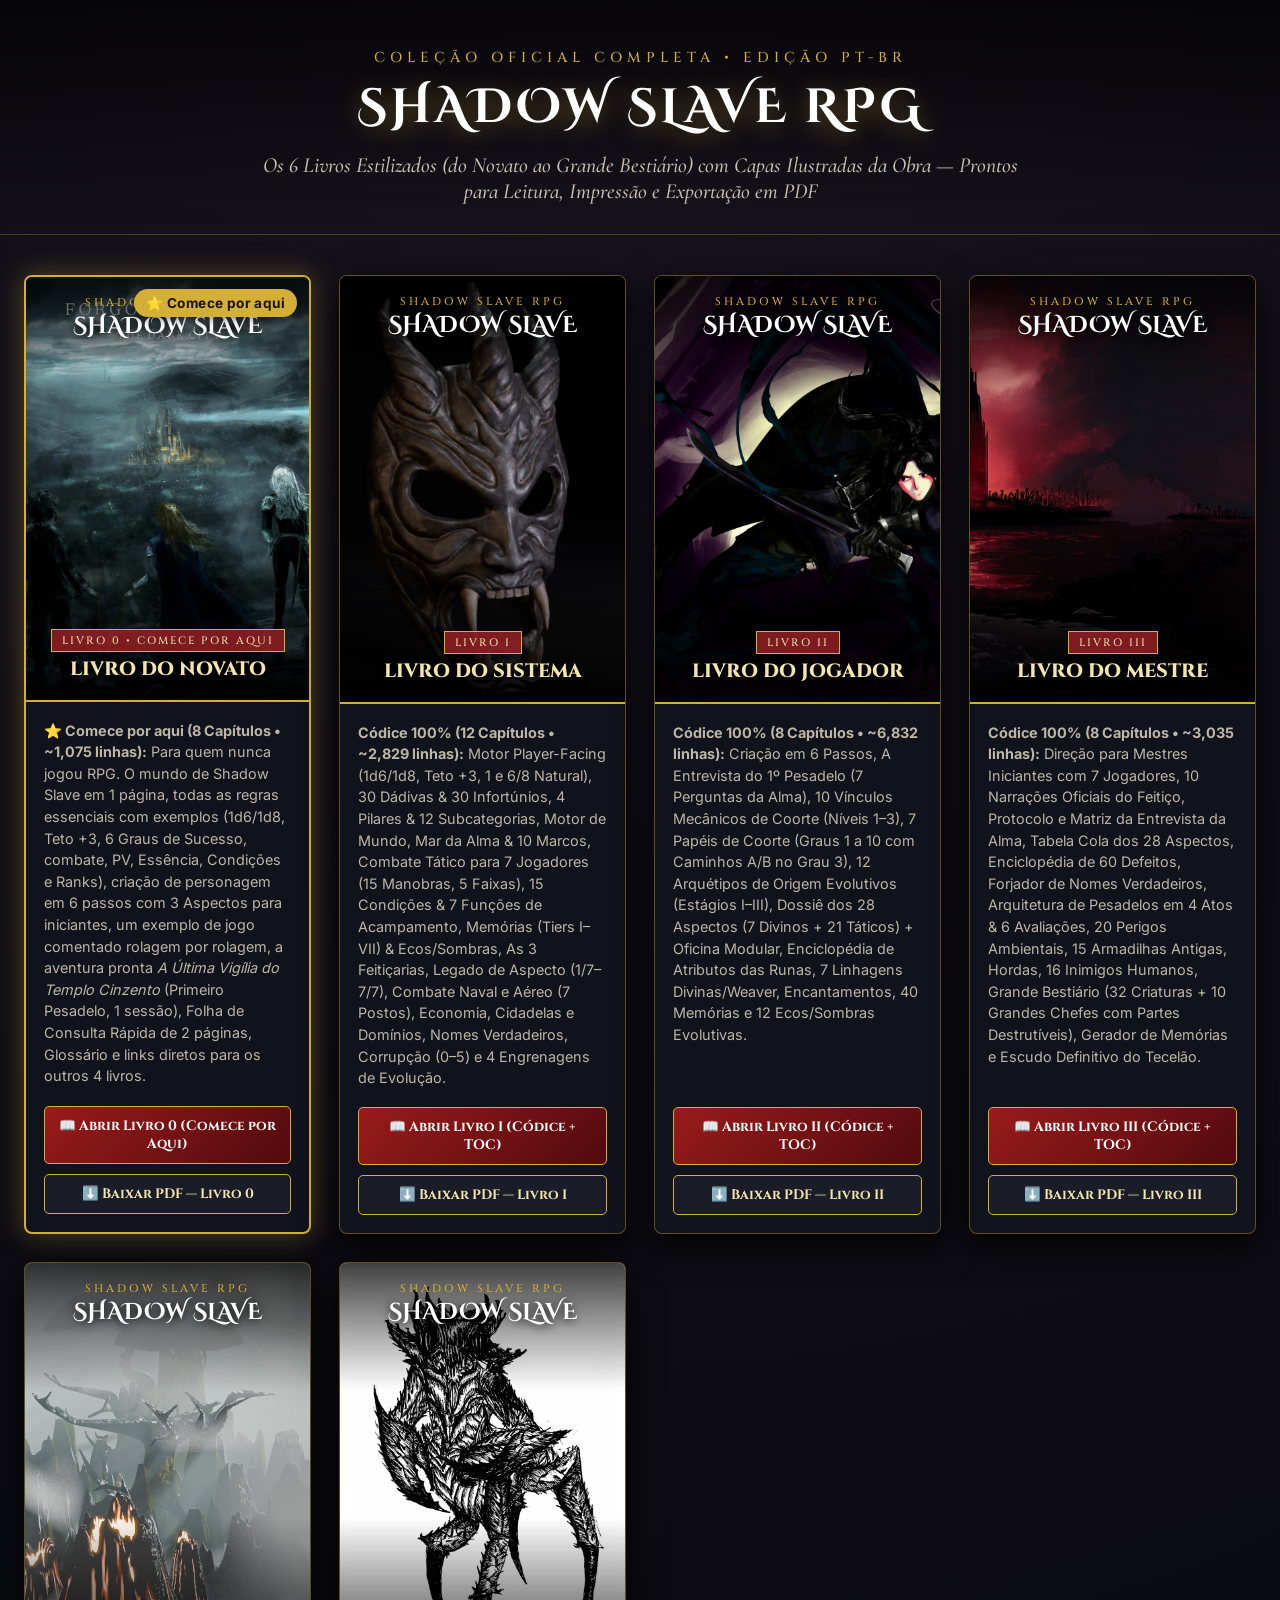
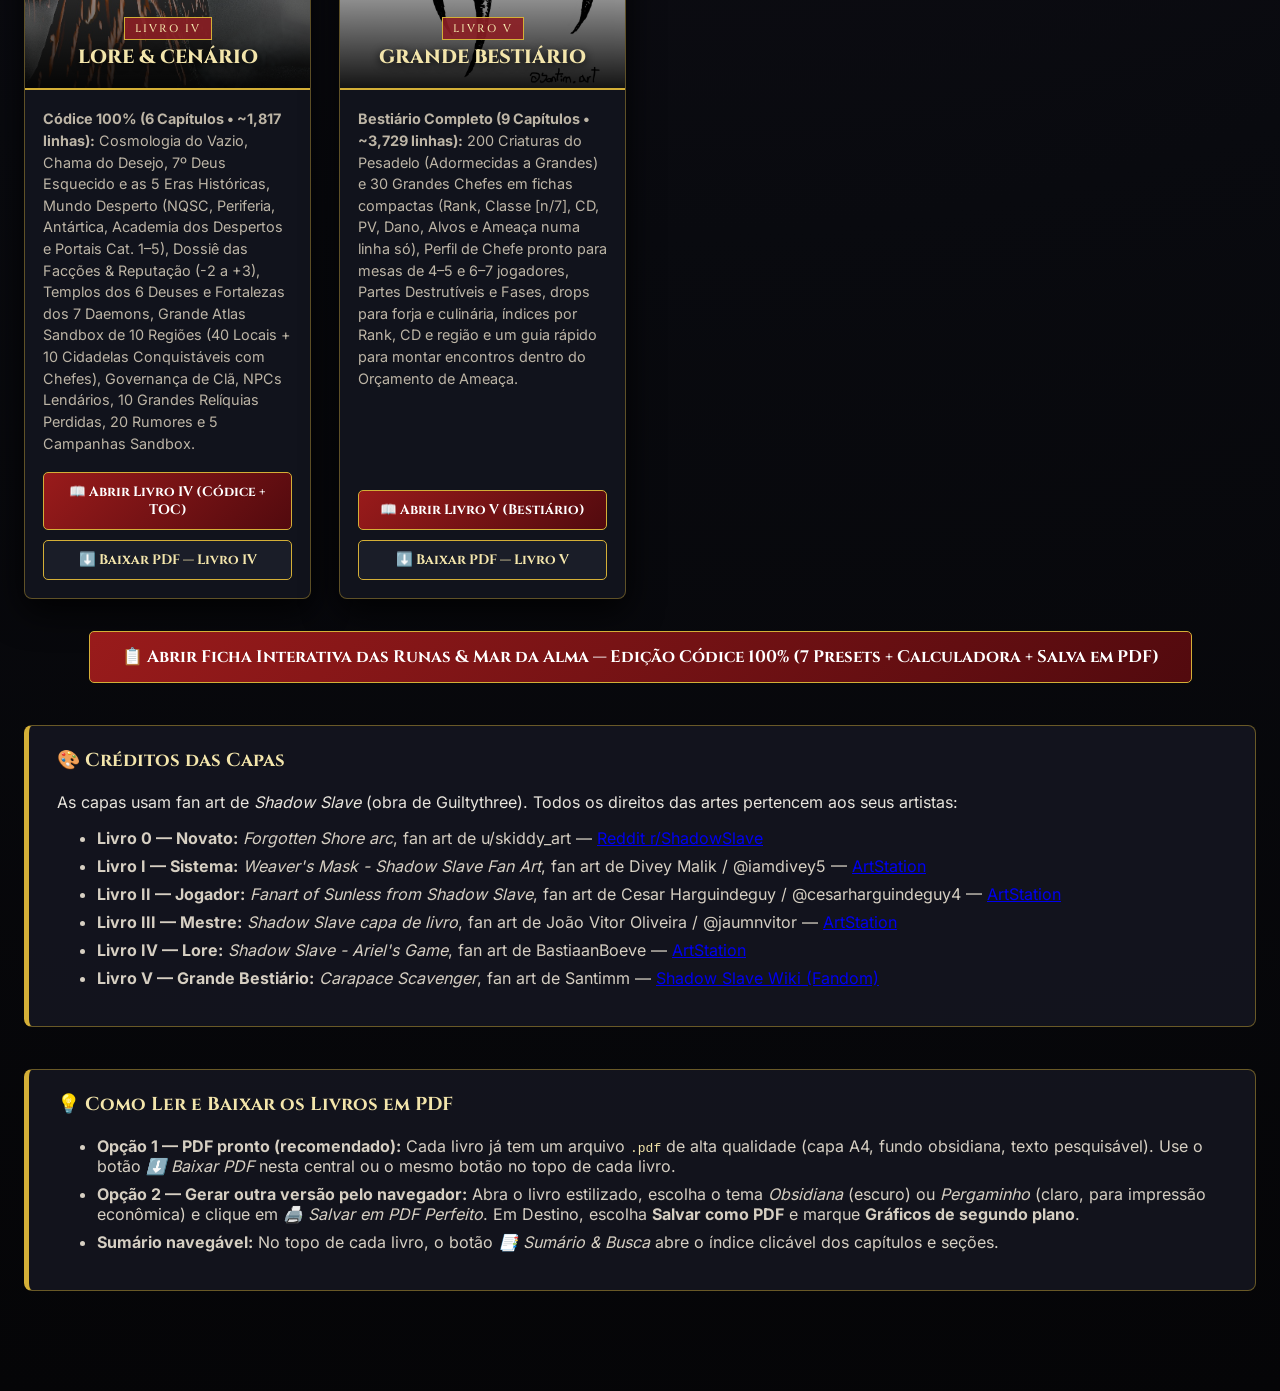
==== commit ddc7fd84: "Capas novas com fan art de Shadow Slave (crédito ao artista em cada capa) + seção Créditos das Capas" ====
--- a/00_CENTRAL_DE_LIVROS_E_PDF.html
+++ b/00_CENTRAL_DE_LIVROS_E_PDF.html
@@ -867,6 +867,19 @@
       <a class="btn" href="05_Ficha_Interativa_Preenchivel.html" style="display:inline-block; padding:14px 32px; font-size:1.05rem;">📋 Abrir Ficha Interativa das Runas &amp; Mar da Alma — Edição Códice 100% (7 Presets + Calculadora + Salva em PDF)</a>
     </div>
 
+    <div class="instructions-box" id="creditos-das-capas">
+      <h3>🎨 Créditos das Capas</h3>
+      <p>As capas usam fan art de <em>Shadow Slave</em> (obra de Guiltythree). Todos os direitos das artes pertencem aos seus artistas:</p>
+      <ul>
+        <li><strong>Livro 0 — Novato:</strong> <em>Forgotten Shore arc</em>, fan art de u/skiddy_art — <a href="https://www.reddit.com/r/ShadowSlave/comments/1pjtmt5/forgotten_shore_arc/" target="_blank" rel="noopener">Reddit r/ShadowSlave</a></li>
+        <li><strong>Livro I — Sistema:</strong> <em>Weaver's Mask - Shadow Slave Fan Art</em>, fan art de Divey Malik / @iamdivey5 — <a href="https://www.artstation.com/artwork/O3EP5w" target="_blank" rel="noopener">ArtStation</a></li>
+        <li><strong>Livro II — Jogador:</strong> <em>Fanart of Sunless from Shadow Slave</em>, fan art de Cesar Harguindeguy / @cesarharguindeguy4 — <a href="https://www.artstation.com/artwork/1NW5VZ" target="_blank" rel="noopener">ArtStation</a></li>
+        <li><strong>Livro III — Mestre:</strong> <em>Shadow Slave capa de livro</em>, fan art de João Vitor Oliveira / @jaumnvitor — <a href="https://www.artstation.com/artwork/XaaP6y" target="_blank" rel="noopener">ArtStation</a></li>
+        <li><strong>Livro IV — Lore:</strong> <em>Shadow Slave - Ariel's Game</em>, fan art de BastiaanBoeve — <a href="https://www.artstation.com/artwork/zxdKK6" target="_blank" rel="noopener">ArtStation</a></li>
+        <li><strong>Livro V — Grande Bestiário:</strong> <em>Carapace Scavenger</em>, fan art de Santimm — <a href="https://shadowslave.fandom.com/wiki/File:CarapaceScavengerBySantimm.jpg" target="_blank" rel="noopener">Shadow Slave Wiki (Fandom)</a></li>
+      </ul>
+    </div>
+
     <div class="instructions-box">
       <h3>💡 Como Ler e Baixar os Livros em PDF</h3>
       <ul>
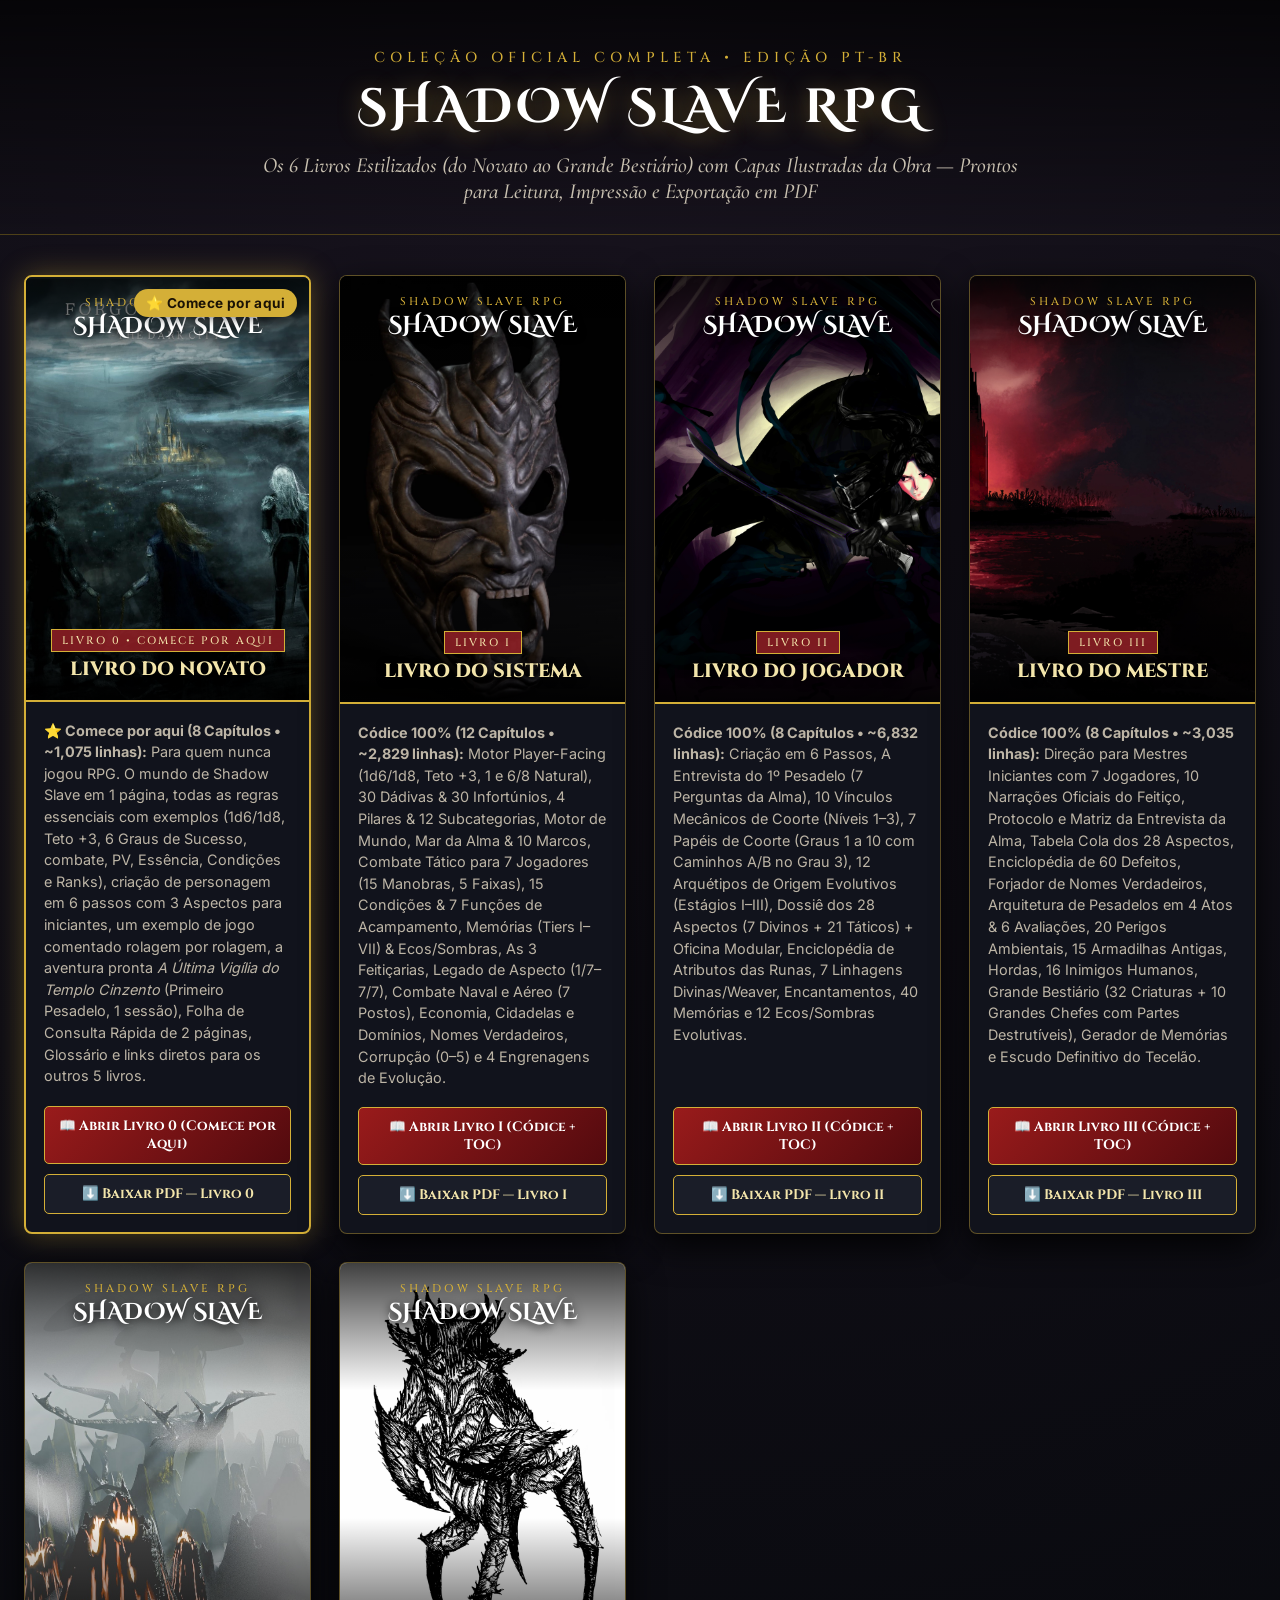
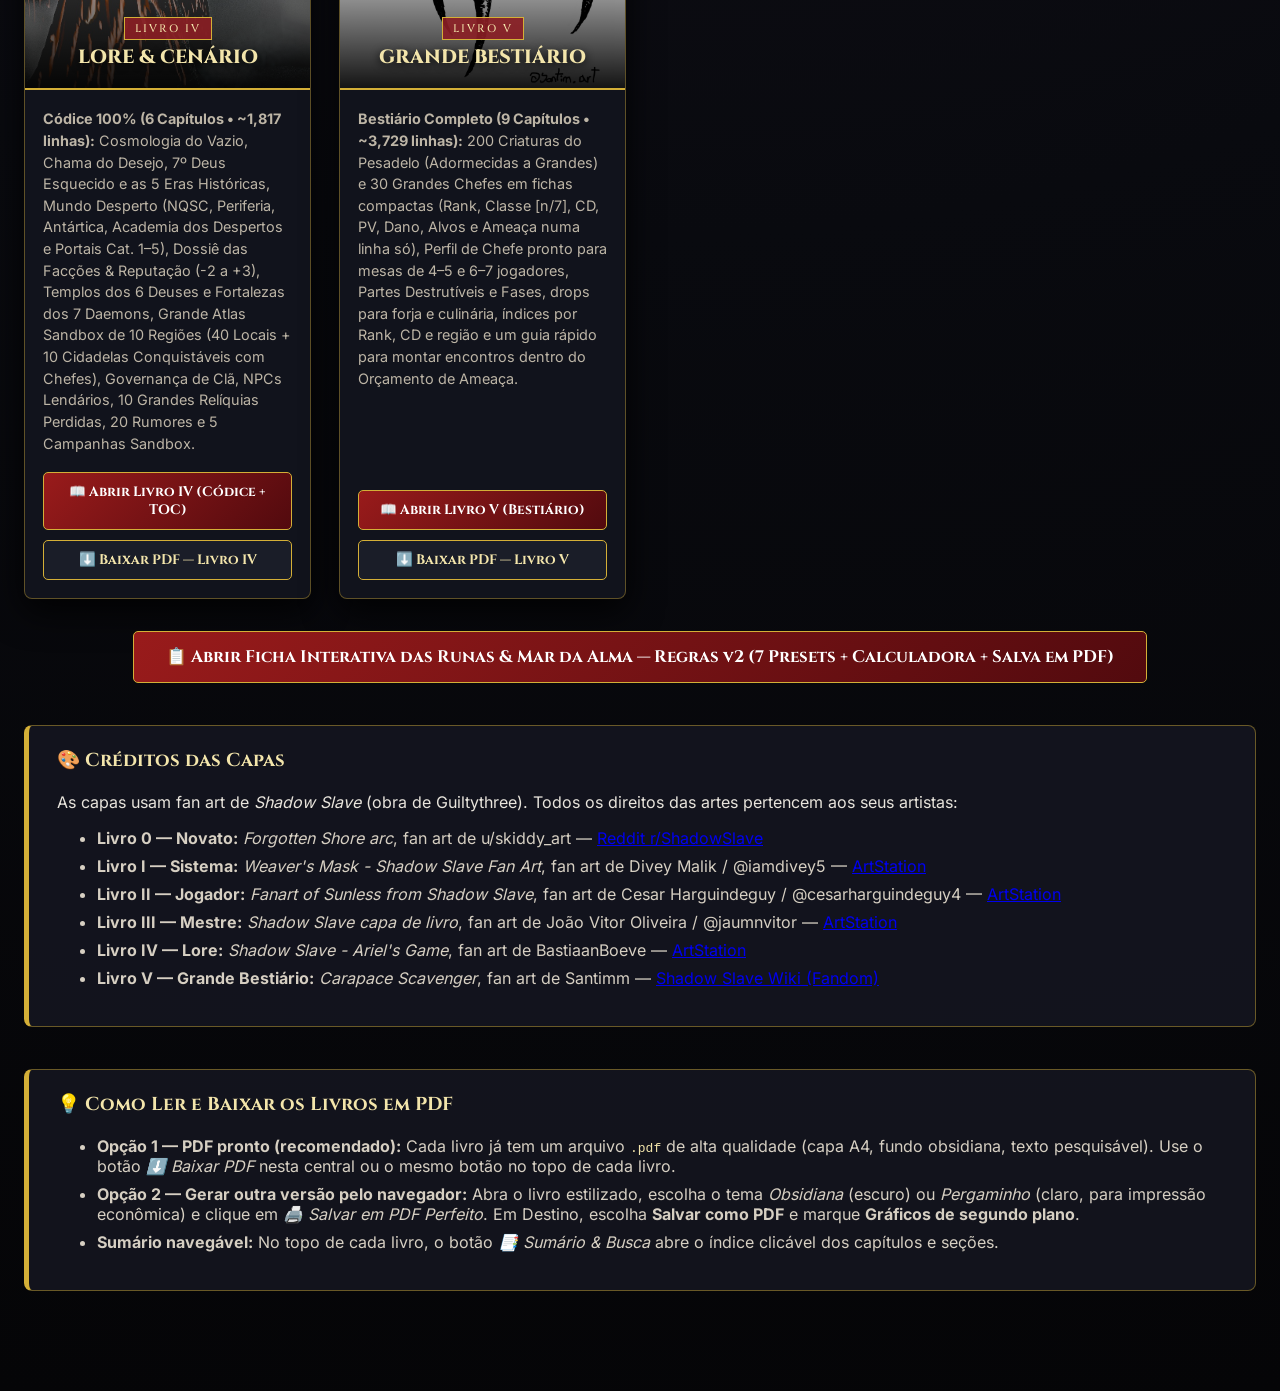
==== commit c4f000af: "Publica a edição revisada dos seis livros e a ficha v2" ====
--- a/00_CENTRAL_DE_LIVROS_E_PDF.html
+++ b/00_CENTRAL_DE_LIVROS_E_PDF.html
@@ -738,7 +738,7 @@
           </div>
         </div>
         <div class="card-body">
-          <p><strong>⭐ Comece por aqui (8 Capítulos • ~1,075 linhas):</strong> Para quem nunca jogou RPG. O mundo de Shadow Slave em 1 página, todas as regras essenciais com exemplos (1d6/1d8, Teto +3, 6 Graus de Sucesso, combate, PV, Essência, Condições e Ranks), criação de personagem em 6 passos com 3 Aspectos para iniciantes, um exemplo de jogo comentado rolagem por rolagem, a aventura pronta <em>A Última Vigília do Templo Cinzento</em> (Primeiro Pesadelo, 1 sessão), Folha de Consulta Rápida de 2 páginas, Glossário e links diretos para os outros 4 livros.</p>
+          <p><strong>⭐ Comece por aqui (8 Capítulos • ~1,075 linhas):</strong> Para quem nunca jogou RPG. O mundo de Shadow Slave em 1 página, todas as regras essenciais com exemplos (1d6/1d8, Teto +3, 6 Graus de Sucesso, combate, PV, Essência, Condições e Ranks), criação de personagem em 6 passos com 3 Aspectos para iniciantes, um exemplo de jogo comentado rolagem por rolagem, a aventura pronta <em>A Última Vigília do Templo Cinzento</em> (Primeiro Pesadelo, 1 sessão), Folha de Consulta Rápida de 2 páginas, Glossário e links diretos para os outros 5 livros.</p>
           <div class="card-actions">
             <a class="btn" href="00_Livro_do_Novato_Estilizado.html">📖 Abrir Livro 0 (Comece por Aqui)</a>
             <a class="btn btn-secondary" href="Livro_00_Novato.pdf" download>⬇️ Baixar PDF — Livro 0</a>
@@ -864,7 +864,7 @@
     </div>
 
     <div style="text-align:center; margin-top:32px;">
-      <a class="btn" href="05_Ficha_Interativa_Preenchivel.html" style="display:inline-block; padding:14px 32px; font-size:1.05rem;">📋 Abrir Ficha Interativa das Runas &amp; Mar da Alma — Edição Códice 100% (7 Presets + Calculadora + Salva em PDF)</a>
+      <a class="btn" href="05_Ficha_Interativa_Preenchivel.html" style="display:inline-block; padding:14px 32px; font-size:1.05rem;">📋 Abrir Ficha Interativa das Runas &amp; Mar da Alma — Regras v2 (7 Presets + Calculadora + Salva em PDF)</a>
     </div>
 
     <div class="instructions-box" id="creditos-das-capas">
